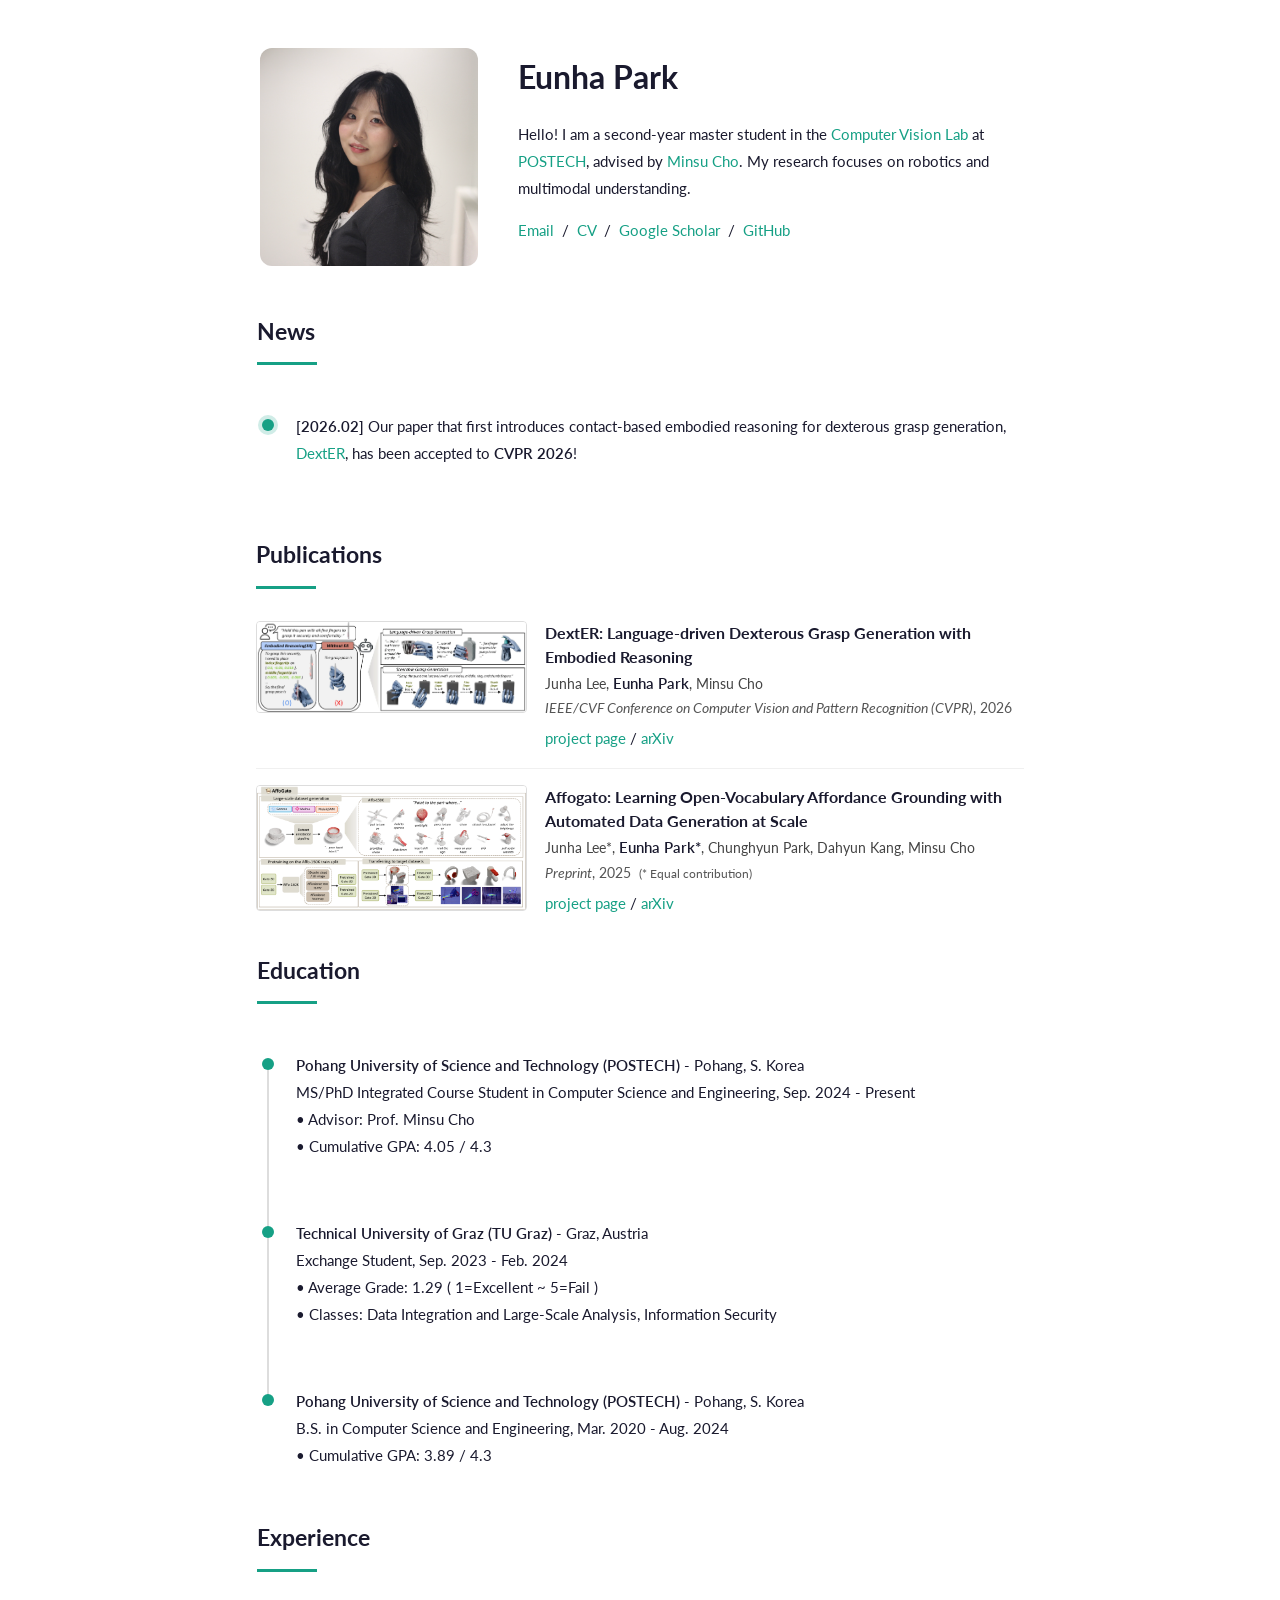
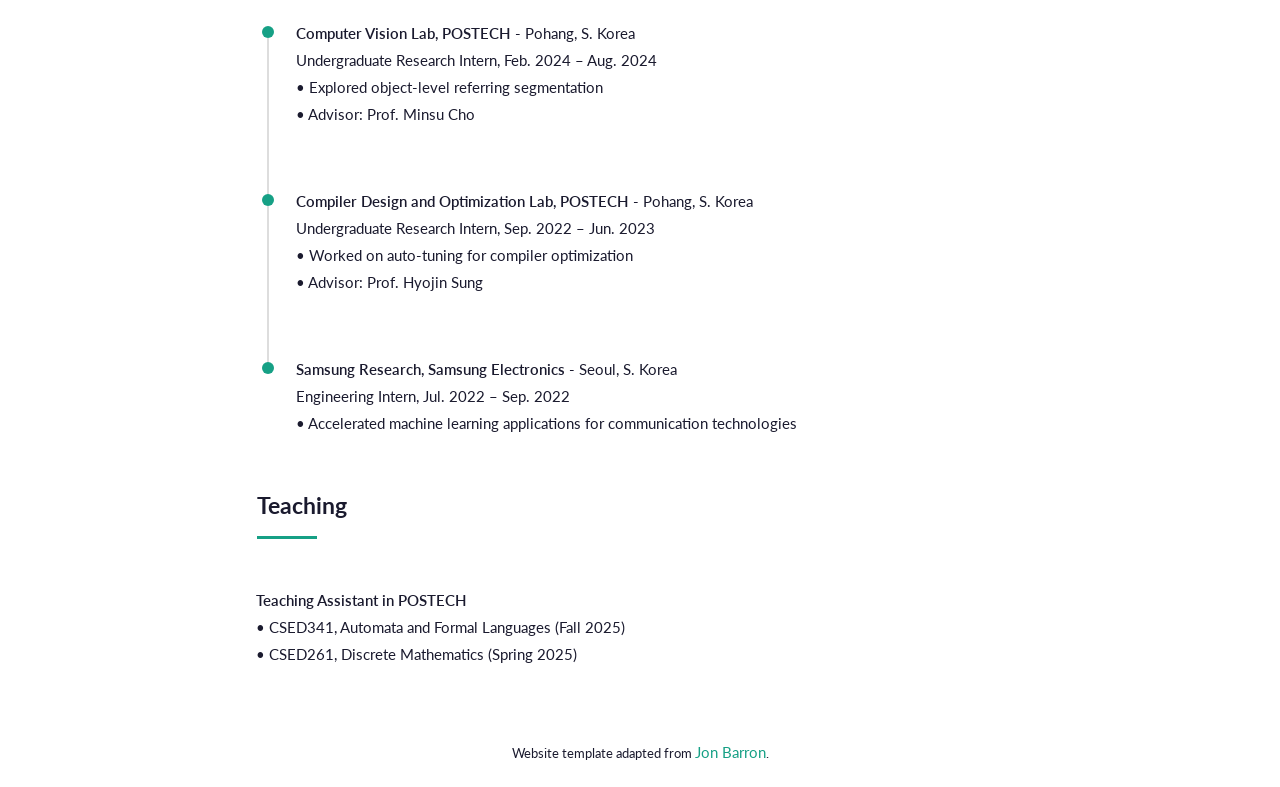
==== index.html @ 2c6cd110 "." ====
<!DOCTYPE HTML>
<html lang="en">
  <head>
    <meta http-equiv="Content-Type" content="text/html; charset=UTF-8">

    <title>Eunha Park | POSTECH Computer Vision Lab</title>

    <meta name="author" content="Eunha Park">
    <meta name="description" content="I am a second-year master student at POSTECH Computer Vision Lab, advised by Minsu Cho. My research focuses on robotics and multimodal understanding.">
    <meta name="keywords" content="Eunha Park, EunhaPark, POSTECH, Computer Vision, Robotics, Multimodal Understanding, Minsu Cho, CV Lab">
    <meta name="viewport" content="width=device-width, initial-scale=1">

    <!-- Open Graph -->
    <meta property="og:title" content="Eunha Park | POSTECH Computer Vision Lab">
    <meta property="og:description" content="I am a second-year master student at POSTECH Computer Vision Lab. My research focuses on robotics and multimodal understanding.">
    <meta property="og:type" content="website">
    <meta property="og:url" content="https://dmsgk724.github.io/">
    <meta property="og:image" content="https://dmsgk724.github.io/images/profile_photo.jpg">

    <!-- Canonical URL -->
    <link rel="canonical" href="https://dmsgk724.github.io/">

    <link rel="shortcut icon" href="images/favicon/favicon.ico" type="image/x-icon">
    <link rel="preconnect" href="https://fonts.googleapis.com">
    <link rel="preconnect" href="https://fonts.gstatic.com" crossorigin>
    <link href="https://fonts.googleapis.com/css2?family=Lato:ital,wght@0,400;0,700;1,400&display=swap" rel="stylesheet">
    <link rel="stylesheet" type="text/css" href="stylesheet.css">

  </head>

  <body>
    <table style="width:100%;max-width:800px;border:0px;border-spacing:0px;border-collapse:separate;margin-right:auto;margin-left:auto;"><tbody>
      <tr style="padding:0px">
        <td style="padding:0px">
          <table style="width:100%;border:0px;border-spacing:0px;border-collapse:separate;margin-right:auto;margin-left:auto;"><tbody>
            <tr style="padding:0px">
              <td style="padding:2.5%;width:30%;max-width:30%;vertical-align:top;padding-top:calc(2.5% + 20px)">
                <a href="images/profile_photo.jpg"><img style="width:100%;max-width:100%;object-fit: cover; border-radius: 12px;" alt="profile photo" src="images/profile_photo.jpg" class="hoverZoomLink"></a>
              </td>
              <td style="padding:2.5%;width:63%;vertical-align:top">
                <p class="name" style="text-align: left;">
                  Eunha Park
                </p>
                <p>
		Hello! I am a second-year master student in the <a href="http://cvlab.postech.ac.kr/">Computer Vision Lab</a> at <a href="https://www.postech.ac.kr/eng/">POSTECH</a>, advised by <a href="http://cvlab.postech.ac.kr/~mcho/">Minsu Cho</a>.
		My research focuses on robotics and multimodal understanding.
                </p>
                <p style="text-align:left">
                  <a href="mailto:dmsgk724@postech.ac.kr">Email</a> &nbsp;/&nbsp;
                  <a href="files/cv_eunhapark.pdf">CV</a> &nbsp;/&nbsp;
                  <a href="https://scholar.google.com/citations?user=3XWcH2MAAAAJ&hl=ko">Google Scholar</a> &nbsp;/&nbsp;
                  <a href="https://github.com/dmsgk724">GitHub</a>
                </p>
              </td>
            </tr>
          </tbody></table>
          <table style="width:100%; margin:0 auto; border:0; border-spacing:0; padding:16px;"><tbody>
            <tr>
              <td>
                <h2>News</h2>
              </td>
            </tr>
          </tbody></table>
          <table style="width:100%;border:0px;border-spacing:0px;border-collapse:separate;margin-right:auto;margin-left:auto;"><tbody>
            <tr>
              <td style="padding:16px;width:100%;vertical-align:middle">
                <ul class="timeline news-timeline">
                  <li class="timeline-item news-latest">
                    <p><strong>[2026.02]</strong> Our paper that first introduces contact-based embodied reasoning for dexterous grasp generation, <a href="https://junha-l.github.io/dexter/" target="_blank" rel="noopener noreferrer">DextER</a>, has been accepted to <strong>CVPR 2026</strong>!</p>
                  </li>
                </ul>
              </td>
            </tr>
          </tbody></table>

          <table style="width:100%;border:0px;border-spacing:0px;border-collapse:separate;margin-right:auto;margin-left:auto;"><tbody>
              <tr>
              <td style="padding:16px;width:100%;vertical-align:middle">
                <h2>Publications</h2>
              </td>
            </tr>
          </tbody></table>
          <div style="padding:0 16px;">

            <div class="pub-row">
              <div class="pub-img">
                <a href="images/dexter.png"><img src="images/dexter.png" alt="DextER"></a>
              </div>
              <div class="pub-content">
                <div class="pub-title">DextER: Language-driven Dexterous Grasp Generation with Embodied Reasoning</div>
                <div class="pub-authors">Junha Lee, <strong>Eunha Park</strong>, Minsu Cho</div>
                <div class="pub-venue"><em>IEEE/CVF Conference on Computer Vision and Pattern Recognition (CVPR)</em>, 2026</div>
                <div class="pub-links">
                  <a href="https://junha-l.github.io/dexter/" target="_blank" rel="noopener noreferrer">project page</a>
                  /
                  <a href="https://arxiv.org/pdf/2601.16046" target="_blank" rel="noopener noreferrer">arXiv</a>
                </div>
              </div>
            </div>

            <div class="pub-row">
              <div class="pub-img">
                <a href="images/Affogato.jpg"><img src="images/Affogato.jpg" alt="Affogato"></a>
              </div>
              <div class="pub-content">
                <div class="pub-title">Affogato: Learning Open-Vocabulary Affordance Grounding with Automated Data Generation at Scale</div>
                <div class="pub-authors">Junha Lee*, <strong>Eunha Park*</strong>, Chunghyun Park, Dahyun Kang, Minsu Cho</div>
                <div class="pub-venue"><em>Preprint</em>, 2025 &nbsp;<small>(* Equal contribution)</small></div>
                <div class="pub-links">
                  <a href="https://junha-l.github.io/affogato/" target="_blank" rel="noopener noreferrer">project page</a>
                  /
                  <a href="https://arxiv.org/abs/2506.12009" target="_blank" rel="noopener noreferrer">arXiv</a>
                </div>
              </div>
            </div>

          </div>
          
					<table style="width:100%; margin:0 auto; border:0; border-spacing:0; padding:16px;"><tbody>
            <tr>
              <td>
                <h2>Education</h2>
              </td>
            </tr>
          </tbody></table>
          <table style="width:100%;border:0px;border-spacing:0px;border-collapse:separate;margin-right:auto;margin-left:auto;"><tbody>
            <tr>
              <td style="padding:16px;width:100%;vertical-align:middle">
                <ul class="timeline">
                  <li class="timeline-item">
                    <p><strong>Pohang University of Science and Technology (POSTECH)</strong> - Pohang, S. Korea<br>
                    MS/PhD Integrated Course Student in Computer Science and Engineering, Sep. 2024 - Present<br>
                    • Advisor: Prof. Minsu Cho<br>
                    • Cumulative GPA: 4.05 / 4.3</p>
                  </li>

                  <li class="timeline-item">
                    <p><strong>Technical University of Graz (TU Graz)</strong> - Graz, Austria<br>
                    Exchange Student, Sep. 2023 - Feb. 2024<br>
                    • Average Grade: 1.29 ( 1=Excellent ~ 5=Fail )<br>
                    • Classes: Data Integration and Large-Scale Analysis, Information Security</p>
                  </li>

                  <li class="timeline-item">
                    <p><strong>Pohang University of Science and Technology (POSTECH)</strong> - Pohang, S. Korea<br>
                    B.S. in Computer Science and Engineering, Mar. 2020 - Aug. 2024<br>
                    • Cumulative GPA: 3.89 / 4.3</p>
                  </li>
                </ul>
              </td>
            </tr>
          </tbody></table>

          <table style="width:100%; margin:0 auto; border:0; border-spacing:0; padding:16px;"><tbody>
            <tr>
              <td>
                <h2>Experience</h2>
              </td>
            </tr>
          </tbody></table>
          <table style="width:100%;border:0px;border-spacing:0px;border-collapse:separate;margin-right:auto;margin-left:auto;"><tbody>
            <tr>
              <td style="padding:16px;width:100%;vertical-align:middle">
                <ul class="timeline">
                  <li class="timeline-item">
                    <p><strong>Computer Vision Lab, POSTECH</strong> - Pohang, S. Korea<br>
                    Undergraduate Research Intern, Feb. 2024 – Aug. 2024<br>
                    <!-- • Developed a 3D VLM for functional dexterous grasping via contact-grounded reasoning [Under review]<br>
                    • Developed a framework leveraging foundation models for 3D/2D affordance grounding [Under review]<br> -->
                    • Explored object-level referring segmentation<br>
                    • Advisor: Prof. Minsu Cho</p>
                  </li>

                  <li class="timeline-item">
                    <p><strong>Compiler Design and Optimization Lab, POSTECH</strong> - Pohang, S. Korea<br>
                    Undergraduate Research Intern, Sep. 2022 – Jun. 2023<br>
                    • Worked on auto-tuning for compiler optimization<br>
                    • Advisor: Prof. Hyojin Sung</p>
                  </li>

                  <li class="timeline-item">
                    <p><strong>Samsung Research, Samsung Electronics</strong> - Seoul, S. Korea<br>
                    Engineering Intern, Jul. 2022 – Sep. 2022<br>
                    • Accelerated machine learning applications for communication technologies</p>
                  </li>
                </ul>
              </td>
            </tr>
          </tbody></table>

          <table style="width:100%; margin:0 auto; border:0; border-spacing:0; padding:16px;"><tbody>
            <tr>
              <td>
                <h2>Teaching</h2>
              </td>
            </tr>
          </tbody></table>
          <table style="width:100%;border:0px;border-spacing:0px;border-collapse:separate;margin-right:auto;margin-left:auto;"><tbody>
            <tr>
              <td style="padding:16px;width:100%;vertical-align:middle">
                <p><strong>Teaching Assistant in POSTECH</strong><br>
                • CSED341, Automata and Formal Languages (Fall 2025)<br>
                • CSED261, Discrete Mathematics (Spring 2025)</p>
              </td>
            </tr>
          </tbody></table>

          <table style="width:100%;border:0px;border-spacing:0px;border-collapse:separate;margin-right:auto;margin-left:auto;"><tbody>

            <tr>
              <td style="padding:0px">
                <br>
                <p style="text-align:center;font-size:small;">
                  Website template adapted from <a href="https://jonbarron.info/">Jon Barron</a>.
                </p>
              </td>
            </tr>
          </tbody></table>
        </td>
      </tr>
    </table>
  </body>
</html>
---- stylesheet.css ----
a {
  color: #16a085;
  text-decoration: none;
}

a:focus,
a:hover {
  color: #16a085;
  text-decoration: none;
}

body {
  background-color: #FFFFFF;
}

body,
td,
th,
tr,
p {
  font-family: 'Lato', sans-serif;
  font-size: 15px;
  color: #1a1a2e;
  line-height: 1.8;
}

a {
  font-family: 'Lato', sans-serif;
  font-size: 15px;
}

strong {
  font-family: 'Lato', sans-serif;
  font-size: 15px;
  color: #1a1a2e;
  font-weight: 600;
}

h2 {
  margin: 0;
  font-weight: 700;
  font-family: 'Lato', sans-serif;
  font-size: 23px;
  color: #1a1a2e;
  line-height: 1.8;
}

h2::after {
  content: '';
  display: block;
  width: 60px;
  height: 3px;
  background-color: #16a085;
  margin-top: 10px;
}

.papertitle {
  font-family: 'Lato', sans-serif;
  font-size: 16px;
  font-weight: 700;
  color: #1a1a2e;
}

.name {
  padding-top: 20px;
  margin: 0;
  font-family: 'Lato', sans-serif;
  font-size: 32px;
  font-weight: 700;
  color: #1a1a2e;
  line-height: 1.8;
}

.one {
  width: 160px;
  height: 160px;
  position: relative;
}

.two {
  width: 160px;
  height: 160px;
  position: absolute;
  transition: opacity .2s ease-in-out;
  -moz-transition: opacity .2s ease-in-out;
  -webkit-transition: opacity .2s ease-in-out;
}

.fade {
  transition: opacity .2s ease-in-out;
  -moz-transition: opacity .2s ease-in-out;
  -webkit-transition: opacity .2s ease-in-out;
}

span.highlight {
  background-color: #ff6b6b;
}

.colored-box {
    color: #1a1a2e;
    padding: 20px;
    display: inline-block;
    border-radius: 10px;
}

.timeline {
  position: relative;
  padding-left: 40px;
  list-style: none;
}

.timeline-item {
  position: relative;
  padding-bottom: 30px;
}

.timeline-item:last-child {
  padding-bottom: 0;
}

.timeline-item::before {
  content: '';
  position: absolute;
  left: -34px;
  top: 6px;
  width: 12px;
  height: 12px;
  border-radius: 50%;
  background-color: #16a085;
  z-index: 2;
}

.timeline-item::after {
  content: '';
  position: absolute;
  left: -29px;
  top: 18px;
  width: 2px;
  height: calc(100% + 12px);
  background-color: #ddd;
  z-index: 1;
}

.timeline-item:last-child::after {
  display: none;
}

.news-timeline .timeline-item {
  padding-bottom: 20px;
}

.news-timeline .timeline-item p {
  margin: 0;
}

.news-latest::before {
  background-color: #16a085 !important;
  box-shadow: 0 0 0 4px rgba(22, 160, 133, 0.2);
  animation: pulse 2s ease-in-out infinite;
}

@keyframes pulse {
  0%, 100% { box-shadow: 0 0 0 4px rgba(22, 160, 133, 0.2); }
  50% { box-shadow: 0 0 0 8px rgba(22, 160, 133, 0); }
}

/* ── Publications ── */
.pub-row {
  display: flex;
  gap: 20px;
  padding: 16px 0;
  border-bottom: 1px solid #f0f0f0;
  align-items: flex-start;
}

.pub-row:last-child {
  border-bottom: none;
}

.pub-img {
  width: 35%;
  flex-shrink: 0;
  display: flex;
  align-items: flex-start;
}

.pub-img img {
  width: 100%;
  height: auto;
  display: block;
  border-radius: 4px;
  border: 1px solid #ddd;
}

.pub-content {
  flex: 1;
  display: flex;
  flex-direction: column;
  gap: 3px;
}

.pub-title {
  font-family: 'Lato', sans-serif;
  font-size: 16px;
  font-weight: 700;
  color: #1a1a2e;
  line-height: 1.5;
}

.pub-authors {
  font-size: 14px;
  color: #444;
  line-height: 1.5;
}

.pub-venue {
  font-size: 14px;
  color: #555;
  line-height: 1.5;
}

.pub-links {
  margin-top: 4px;
}
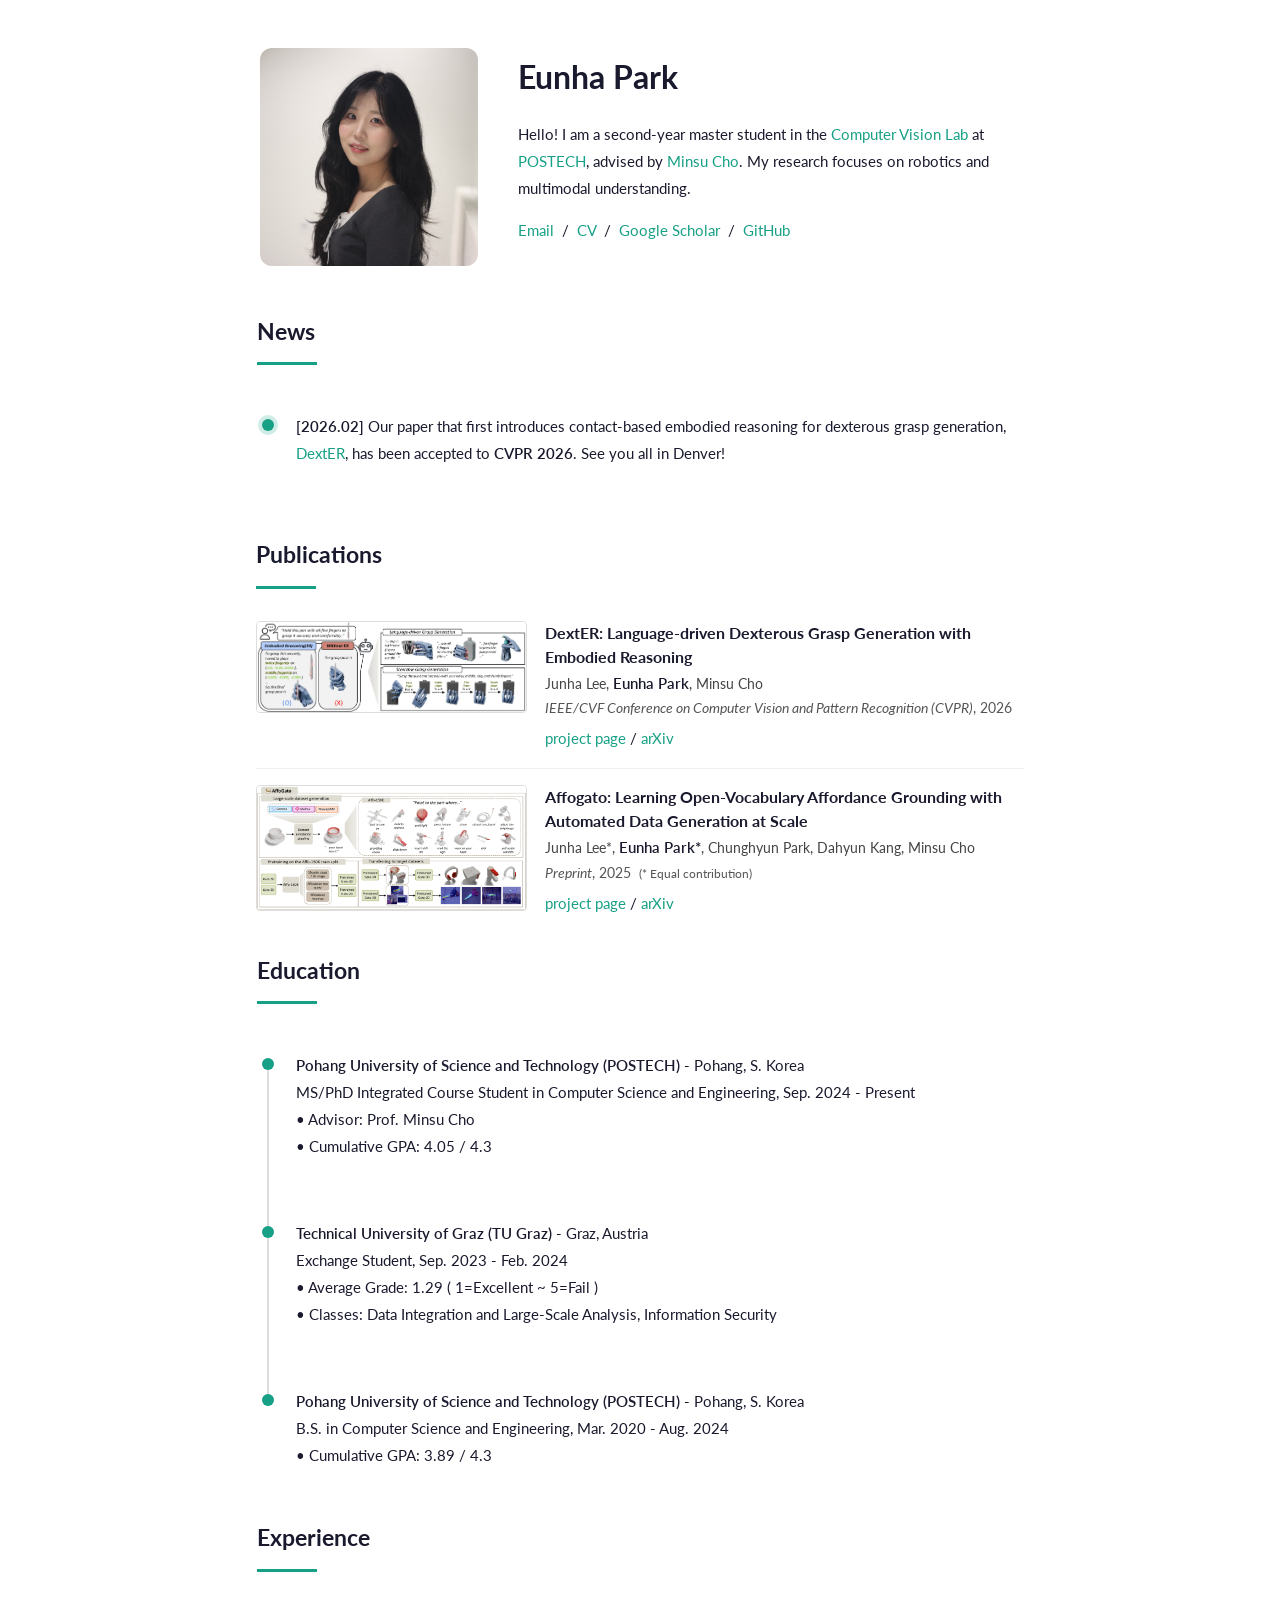
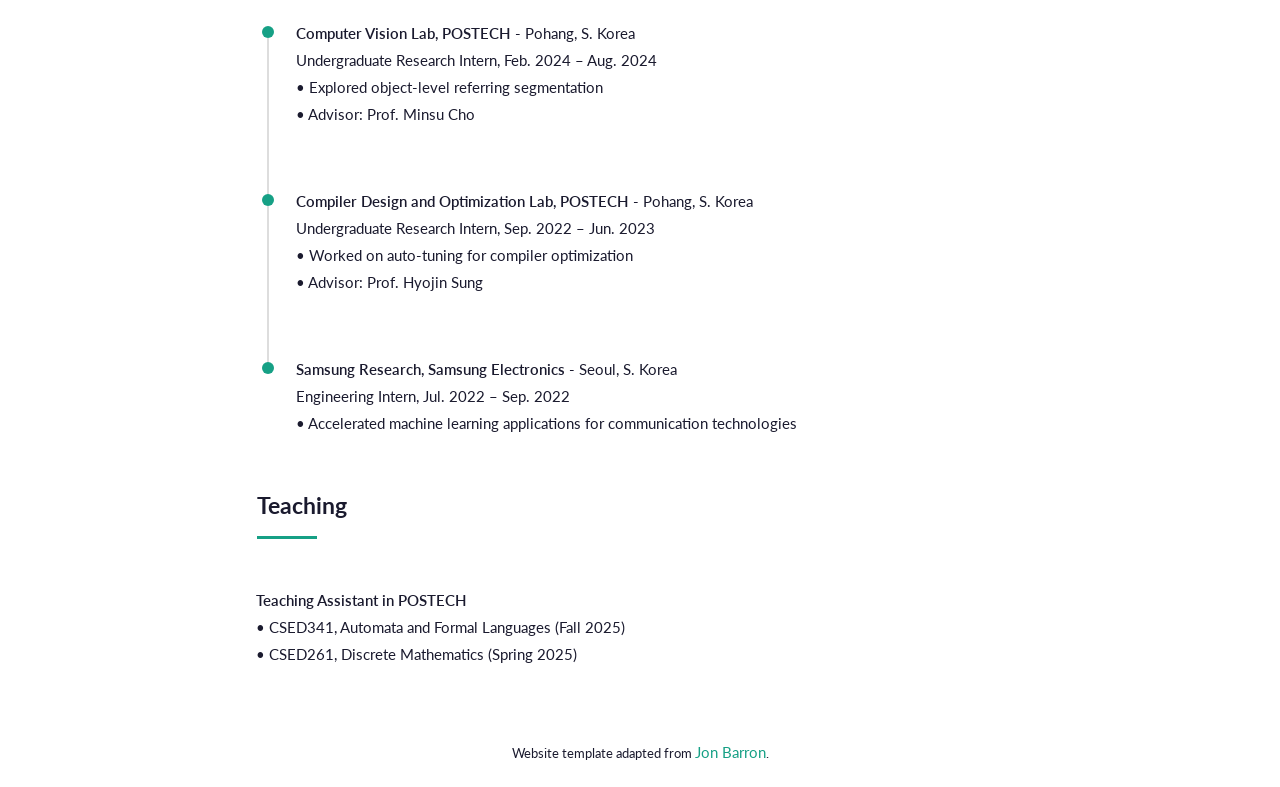
==== commit a3caa6c0: "feat: add mobile-responsive bio layout and remove unused font assets - Stack profile photo above tex" ====
--- a/index.html
+++ b/index.html
@@ -32,7 +32,7 @@
     <table style="width:100%;max-width:800px;border:0px;border-spacing:0px;border-collapse:separate;margin-right:auto;margin-left:auto;"><tbody>
       <tr style="padding:0px">
         <td style="padding:0px">
-          <table style="width:100%;border:0px;border-spacing:0px;border-collapse:separate;margin-right:auto;margin-left:auto;"><tbody>
+          <table class="bio-table" style="width:100%;border:0px;border-spacing:0px;border-collapse:separate;margin-right:auto;margin-left:auto;"><tbody>
             <tr style="padding:0px">
               <td style="padding:2.5%;width:30%;max-width:30%;vertical-align:top;padding-top:calc(2.5% + 20px)">
                 <a href="images/profile_photo.jpg"><img style="width:100%;max-width:100%;object-fit: cover; border-radius: 12px;" alt="profile photo" src="images/profile_photo.jpg" class="hoverZoomLink"></a>
@@ -66,7 +66,7 @@
               <td style="padding:16px;width:100%;vertical-align:middle">
                 <ul class="timeline news-timeline">
                   <li class="timeline-item news-latest">
-                    <p><strong>[2026.02]</strong> Our paper that first introduces contact-based embodied reasoning for dexterous grasp generation, <a href="https://junha-l.github.io/dexter/" target="_blank" rel="noopener noreferrer">DextER</a>, has been accepted to <strong>CVPR 2026</strong>!</p>
+                    <p><strong>[2026.02]</strong> Our paper that first introduces contact-based embodied reasoning for dexterous grasp generation, <a href="https://junha-l.github.io/dexter/" target="_blank" rel="noopener noreferrer">DextER</a>, has been accepted to <strong>CVPR 2026</strong>. See you all in Denver!</p>
                   </li>
                 </ul>
               </td>
--- a/stylesheet.css
+++ b/stylesheet.css
@@ -221,4 +221,30 @@
 
 .pub-links {
   margin-top: 4px;
+}
+
+@media (max-width: 600px) {
+  .bio-table,
+  .bio-table tbody,
+  .bio-table tr {
+    display: block;
+    width: 100%;
+  }
+
+  .bio-table td {
+    display: block;
+    width: 100% !important;
+    max-width: 100% !important;
+    padding: 2.5%;
+  }
+
+  .bio-table td:first-child {
+    text-align: center;
+    padding-bottom: 0;
+  }
+
+  .bio-table td:first-child img {
+    max-width: 160px;
+    margin: 0 auto;
+  }
 }
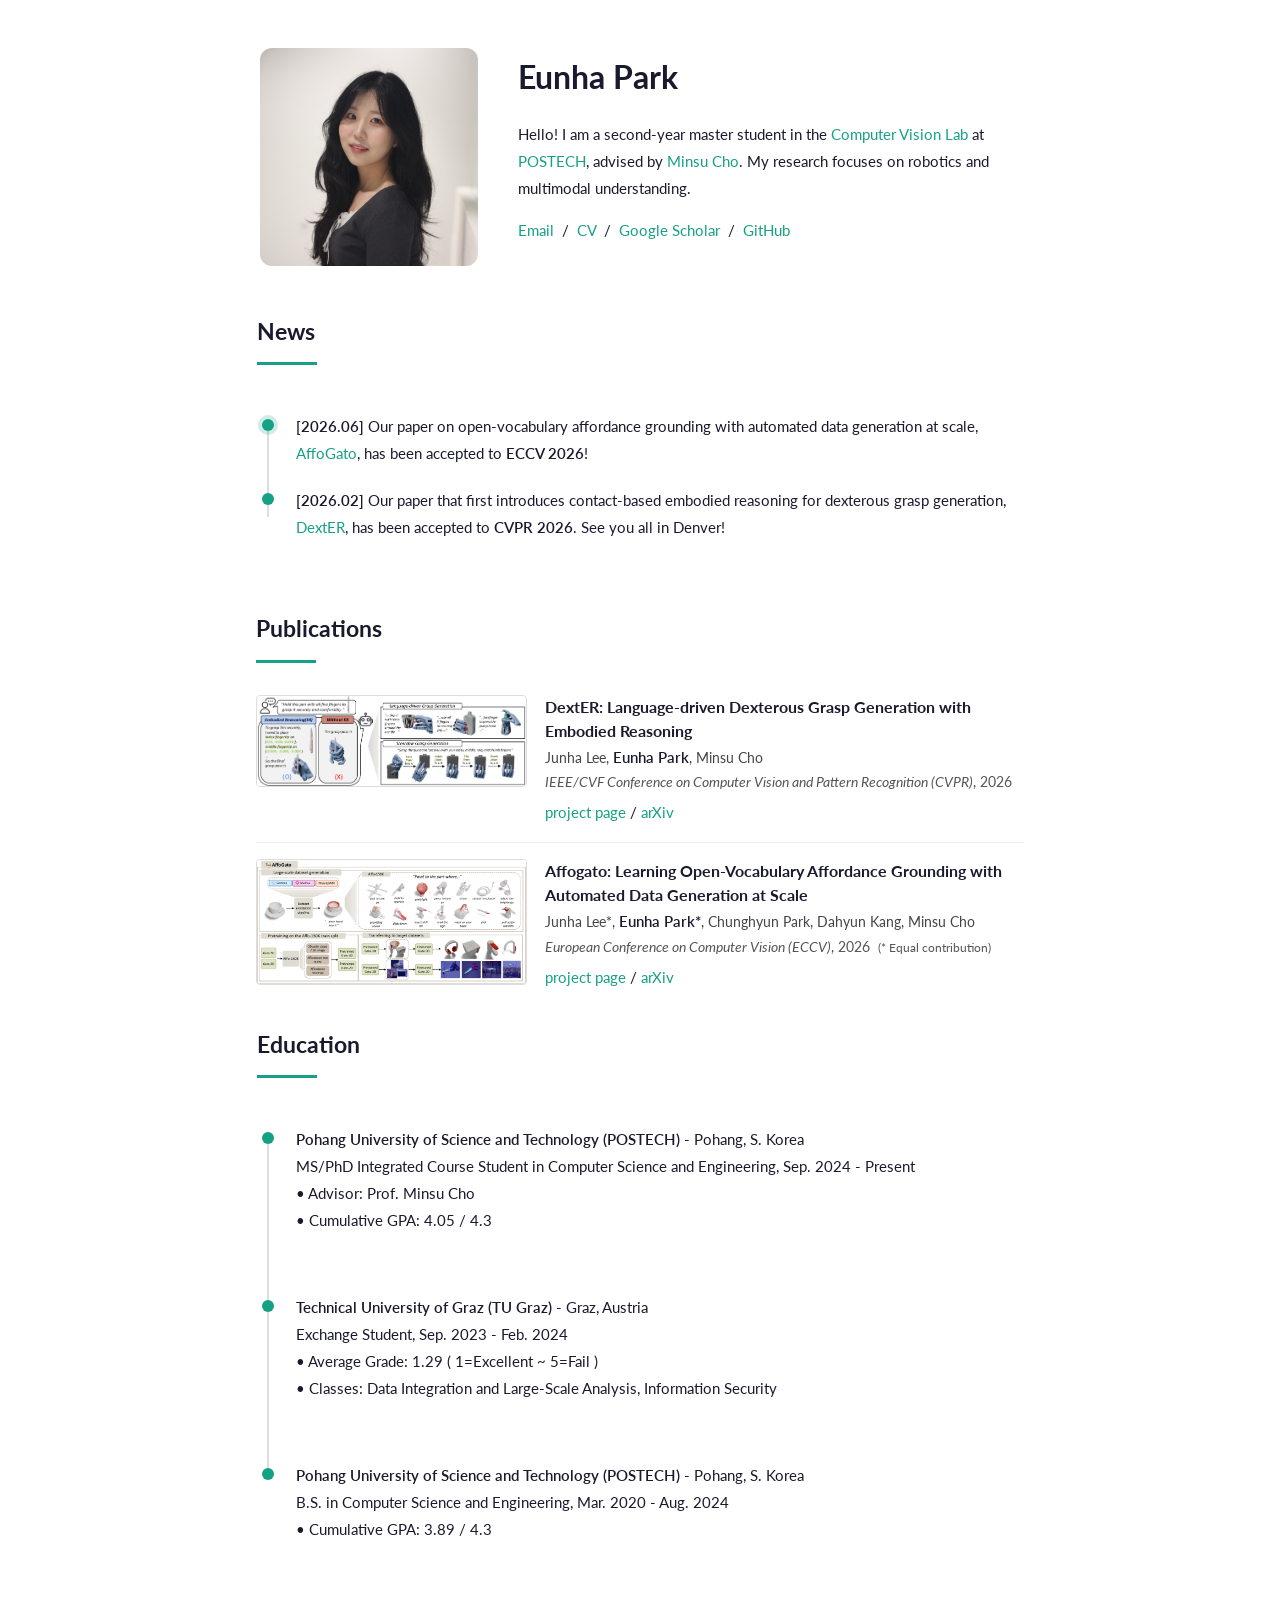
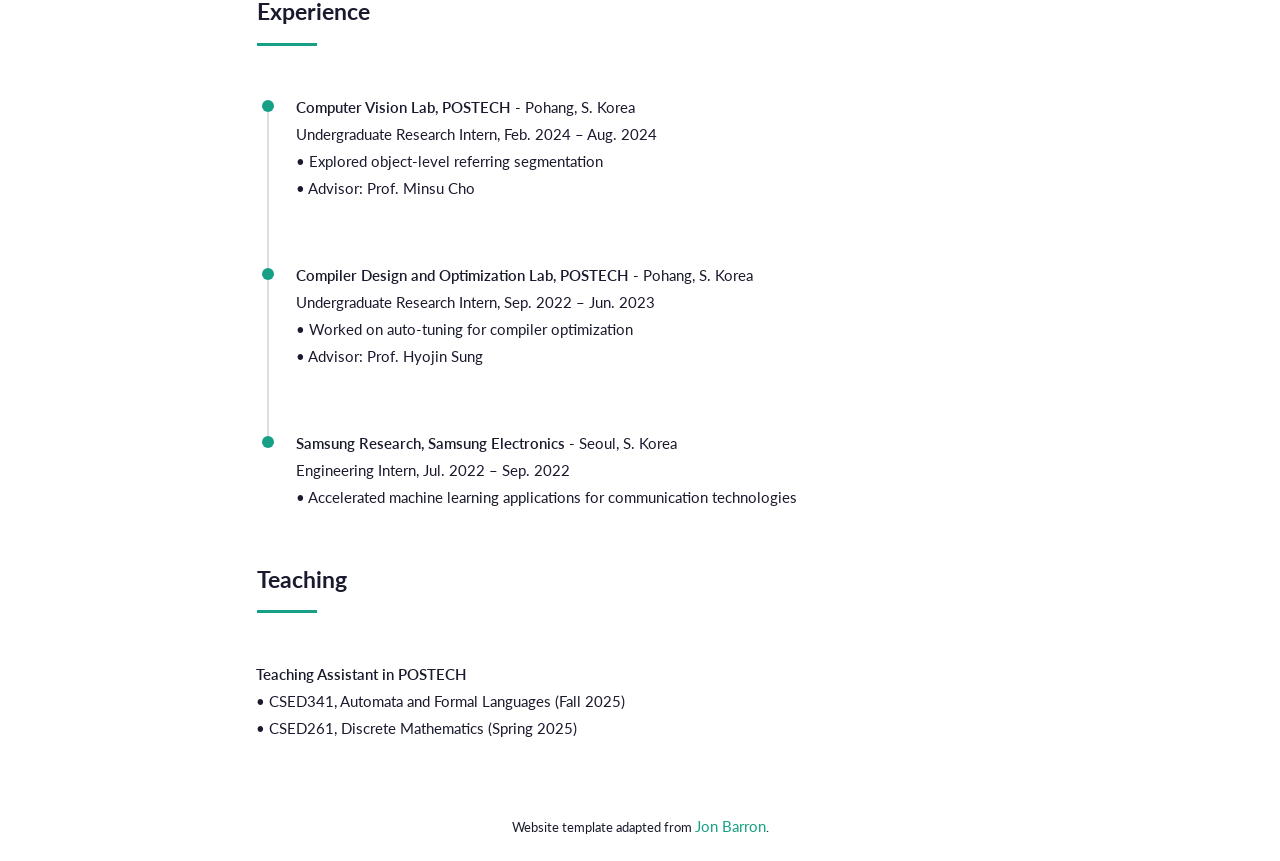
==== commit f5abd205: "feat: add AffoGato ECCV 2026 acceptance news - Add news entry for AffoGato accepted to ECCV 2026 - U" ====
--- a/index.html
+++ b/index.html
@@ -66,6 +66,9 @@
               <td style="padding:16px;width:100%;vertical-align:middle">
                 <ul class="timeline news-timeline">
                   <li class="timeline-item news-latest">
+                    <p><strong>[2026.06]</strong> Our paper on open-vocabulary affordance grounding with automated data generation at scale, <a href="https://junha-l.github.io/affogato/" target="_blank" rel="noopener noreferrer">AffoGato</a>, has been accepted to <strong>ECCV 2026</strong>!</p>
+                  </li>
+                  <li class="timeline-item">
                     <p><strong>[2026.02]</strong> Our paper that first introduces contact-based embodied reasoning for dexterous grasp generation, <a href="https://junha-l.github.io/dexter/" target="_blank" rel="noopener noreferrer">DextER</a>, has been accepted to <strong>CVPR 2026</strong>. See you all in Denver!</p>
                   </li>
                 </ul>
@@ -105,7 +108,7 @@
               <div class="pub-content">
                 <div class="pub-title">Affogato: Learning Open-Vocabulary Affordance Grounding with Automated Data Generation at Scale</div>
                 <div class="pub-authors">Junha Lee*, <strong>Eunha Park*</strong>, Chunghyun Park, Dahyun Kang, Minsu Cho</div>
-                <div class="pub-venue"><em>Preprint</em>, 2025 &nbsp;<small>(* Equal contribution)</small></div>
+                <div class="pub-venue"><em>European Conference on Computer Vision (ECCV)</em>, 2026 &nbsp;<small>(* Equal contribution)</small></div>
                 <div class="pub-links">
                   <a href="https://junha-l.github.io/affogato/" target="_blank" rel="noopener noreferrer">project page</a>
                   /
--- a/stylesheet.css
+++ b/stylesheet.css
@@ -224,6 +224,15 @@
 }
 
 @media (max-width: 600px) {
+  .pub-row {
+    flex-direction: column;
+  }
+
+  .pub-img {
+    width: 100%;
+  }
+
+
   .bio-table,
   .bio-table tbody,
   .bio-table tr {
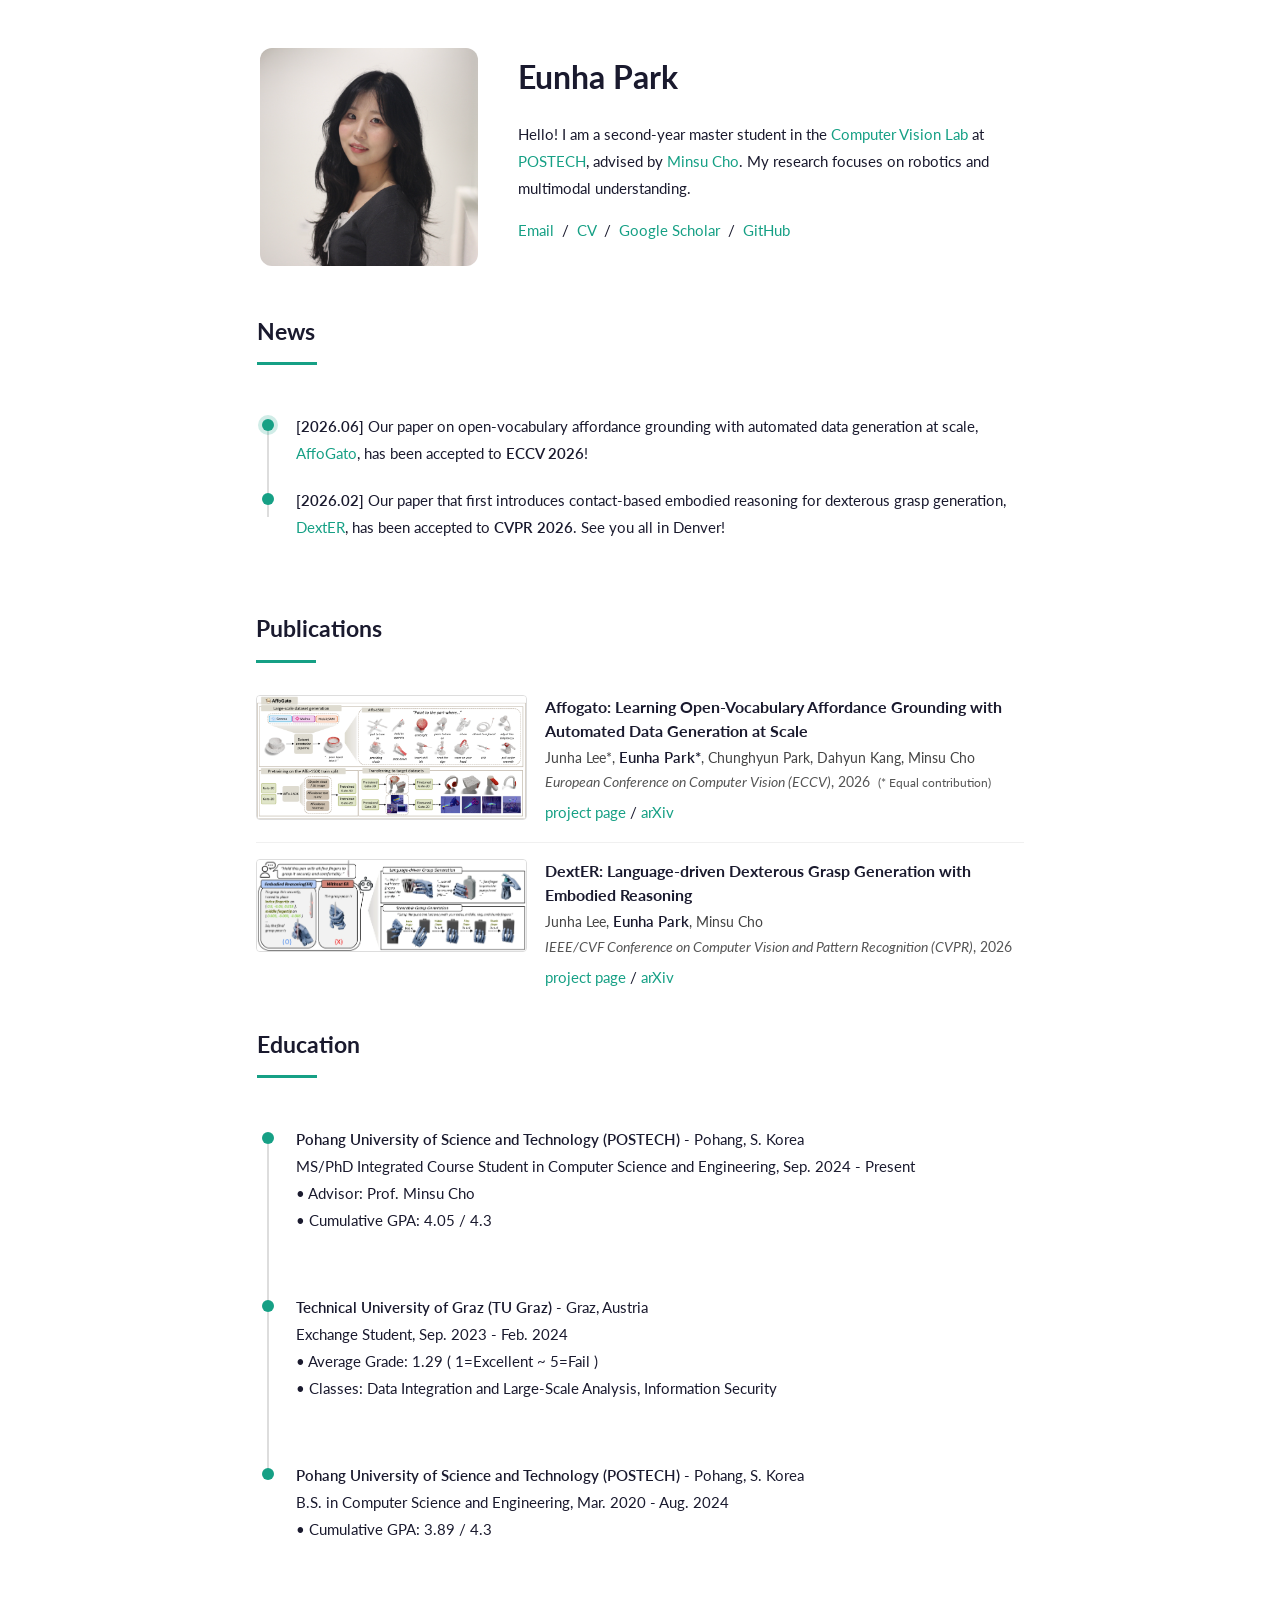
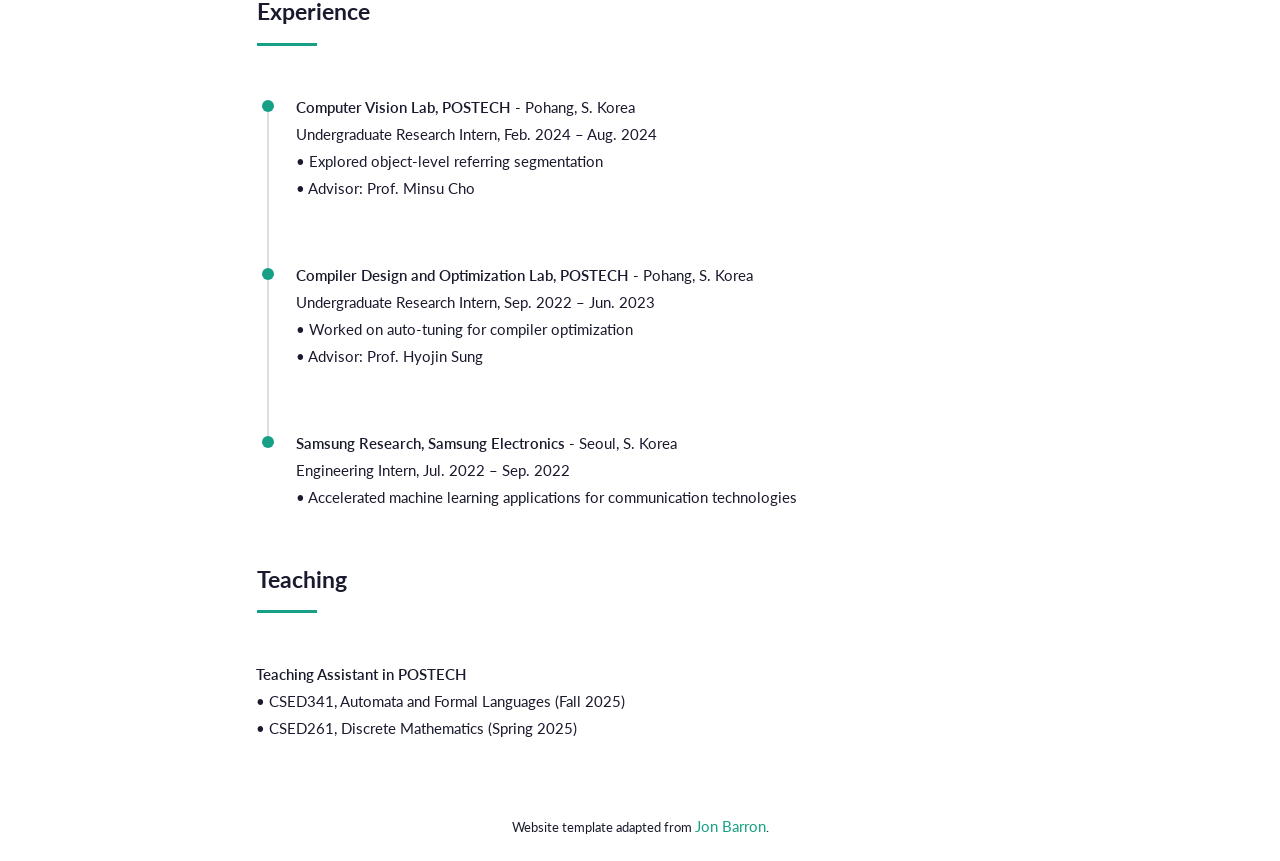
==== commit ee105e72: "refactor: reorder publications to show AffoGato first Co-Authored-By: Claude Opus 4.8 (1M context) <" ====
--- a/index.html
+++ b/index.html
@@ -84,6 +84,22 @@
             </tr>
           </tbody></table>
           <div style="padding:0 16px;">
+
+            <div class="pub-row">
+              <div class="pub-img">
+                <a href="images/Affogato.jpg"><img src="images/Affogato.jpg" alt="Affogato"></a>
+              </div>
+              <div class="pub-content">
+                <div class="pub-title">Affogato: Learning Open-Vocabulary Affordance Grounding with Automated Data Generation at Scale</div>
+                <div class="pub-authors">Junha Lee*, <strong>Eunha Park*</strong>, Chunghyun Park, Dahyun Kang, Minsu Cho</div>
+                <div class="pub-venue"><em>European Conference on Computer Vision (ECCV)</em>, 2026 &nbsp;<small>(* Equal contribution)</small></div>
+                <div class="pub-links">
+                  <a href="https://junha-l.github.io/affogato/" target="_blank" rel="noopener noreferrer">project page</a>
+                  /
+                  <a href="https://arxiv.org/abs/2506.12009" target="_blank" rel="noopener noreferrer">arXiv</a>
+                </div>
+              </div>
+            </div>
 
             <div class="pub-row">
               <div class="pub-img">
@@ -101,22 +117,6 @@
               </div>
             </div>
 
-            <div class="pub-row">
-              <div class="pub-img">
-                <a href="images/Affogato.jpg"><img src="images/Affogato.jpg" alt="Affogato"></a>
-              </div>
-              <div class="pub-content">
-                <div class="pub-title">Affogato: Learning Open-Vocabulary Affordance Grounding with Automated Data Generation at Scale</div>
-                <div class="pub-authors">Junha Lee*, <strong>Eunha Park*</strong>, Chunghyun Park, Dahyun Kang, Minsu Cho</div>
-                <div class="pub-venue"><em>European Conference on Computer Vision (ECCV)</em>, 2026 &nbsp;<small>(* Equal contribution)</small></div>
-                <div class="pub-links">
-                  <a href="https://junha-l.github.io/affogato/" target="_blank" rel="noopener noreferrer">project page</a>
-                  /
-                  <a href="https://arxiv.org/abs/2506.12009" target="_blank" rel="noopener noreferrer">arXiv</a>
-                </div>
-              </div>
-            </div>
-
           </div>
           
 					<table style="width:100%; margin:0 auto; border:0; border-spacing:0; padding:16px;"><tbody>
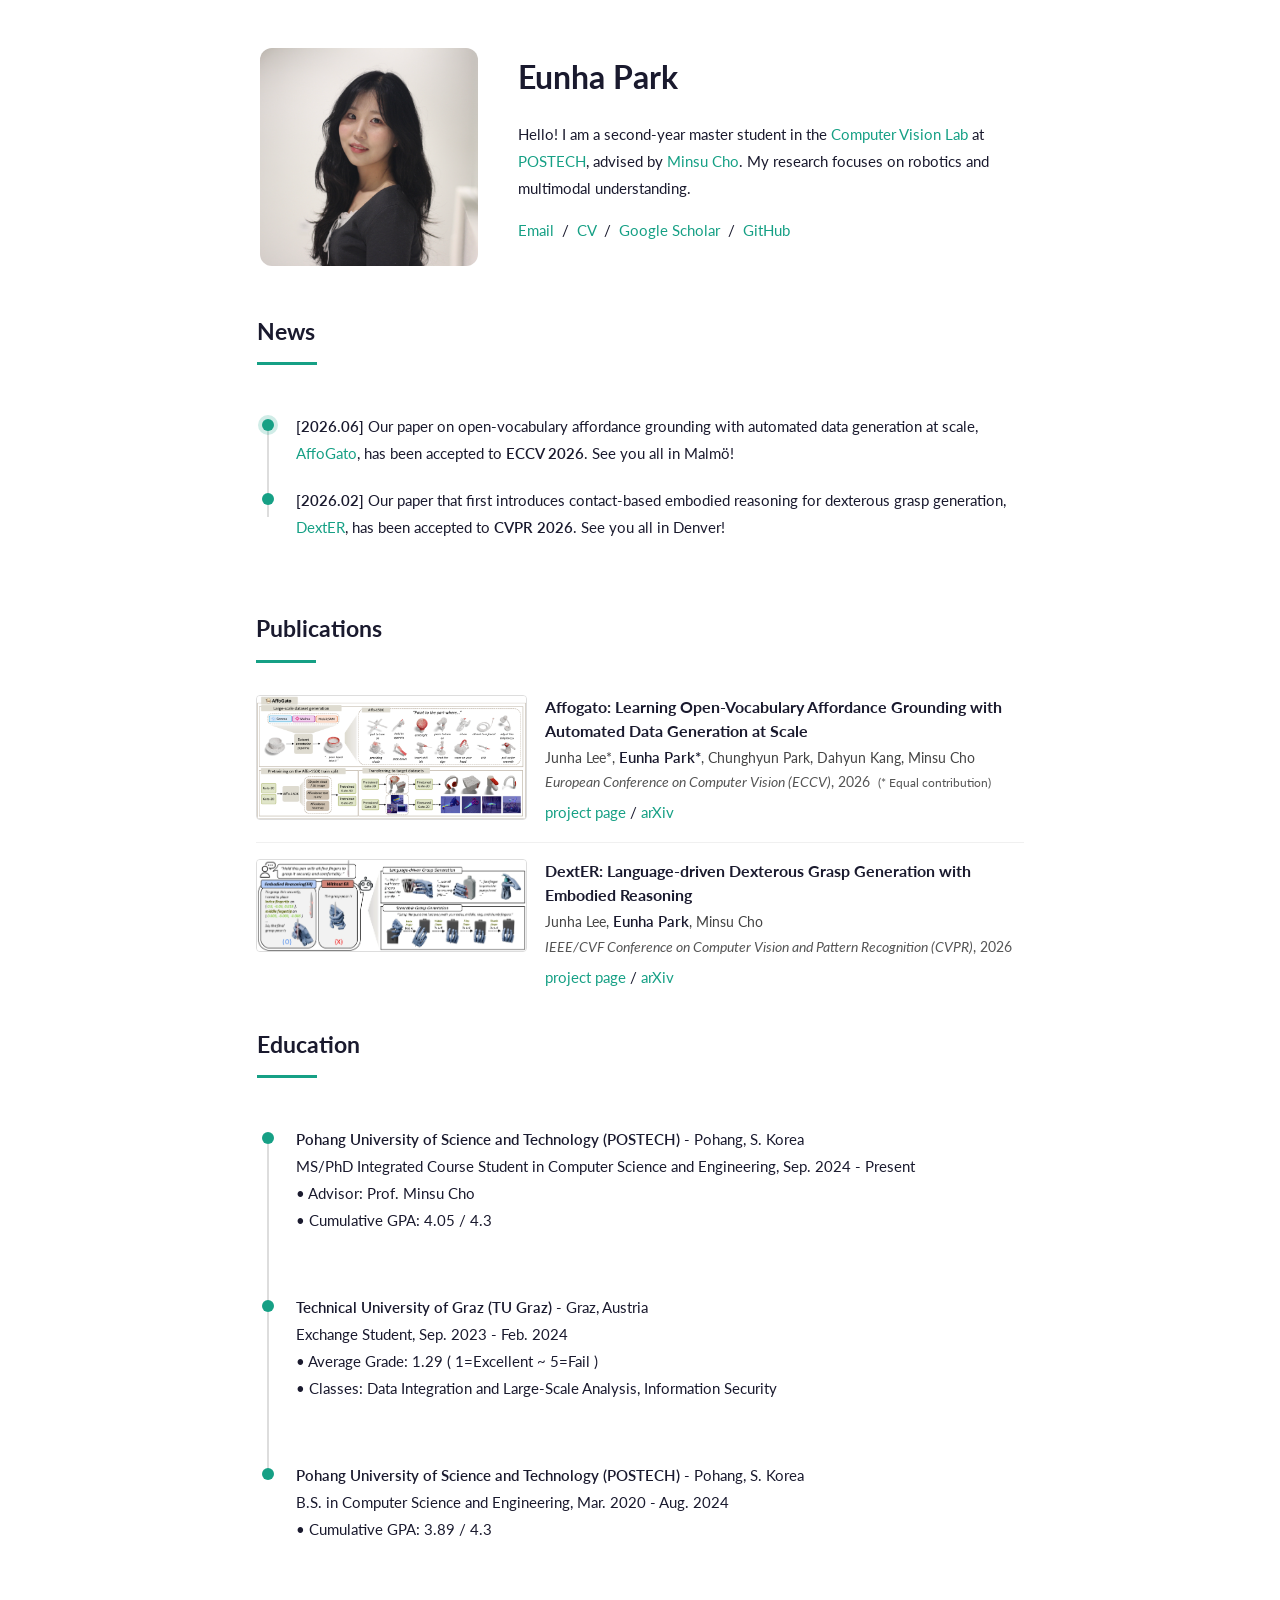
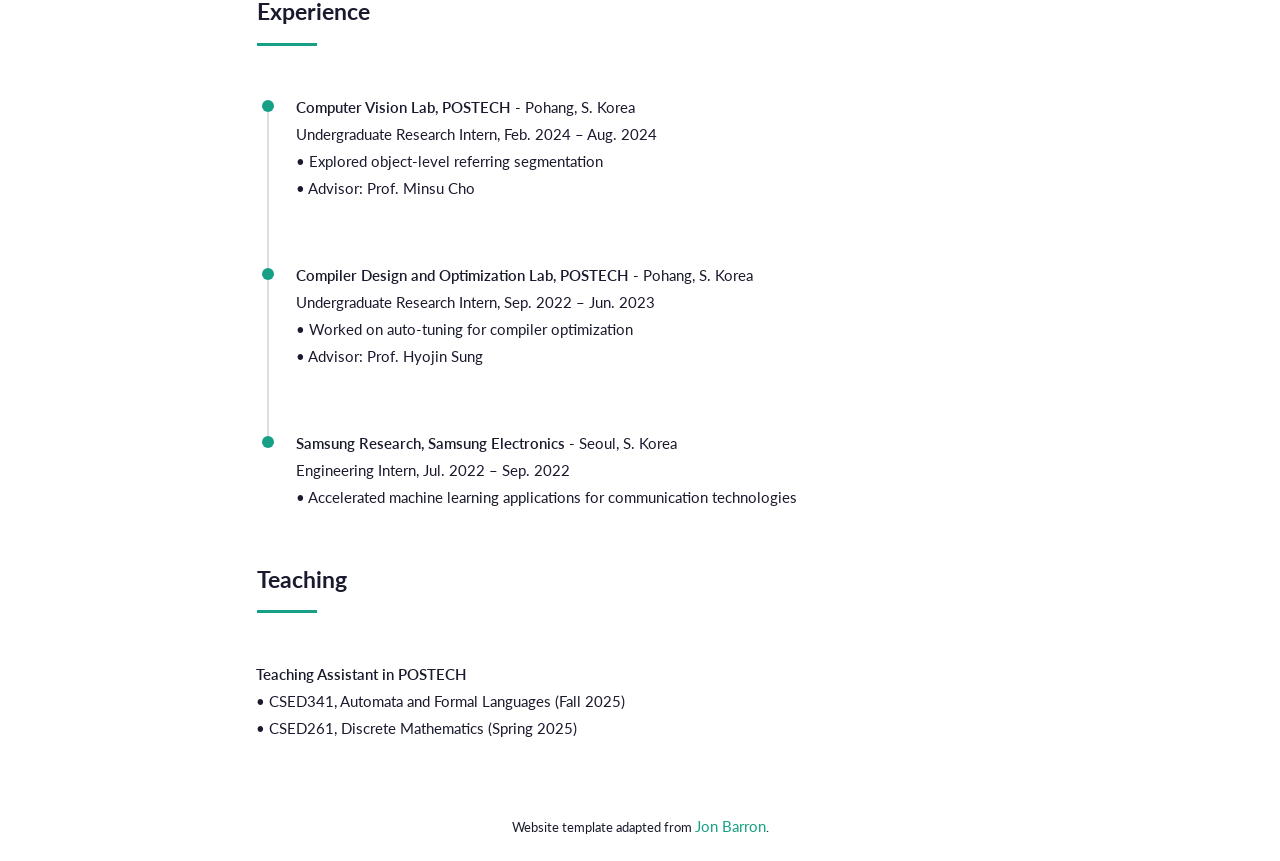
==== commit 1c34d747: "feat: move Publications to top of CV and add ECCV Malmö news Co-Authored-By: Claude Opus 4.8 (1M con" ====
--- a/index.html
+++ b/index.html
@@ -66,7 +66,7 @@
               <td style="padding:16px;width:100%;vertical-align:middle">
                 <ul class="timeline news-timeline">
                   <li class="timeline-item news-latest">
-                    <p><strong>[2026.06]</strong> Our paper on open-vocabulary affordance grounding with automated data generation at scale, <a href="https://junha-l.github.io/affogato/" target="_blank" rel="noopener noreferrer">AffoGato</a>, has been accepted to <strong>ECCV 2026</strong>!</p>
+                    <p><strong>[2026.06]</strong> Our paper on open-vocabulary affordance grounding with automated data generation at scale, <a href="https://junha-l.github.io/affogato/" target="_blank" rel="noopener noreferrer">AffoGato</a>, has been accepted to <strong>ECCV 2026</strong>. See you all in Malmö!</p>
                   </li>
                   <li class="timeline-item">
                     <p><strong>[2026.02]</strong> Our paper that first introduces contact-based embodied reasoning for dexterous grasp generation, <a href="https://junha-l.github.io/dexter/" target="_blank" rel="noopener noreferrer">DextER</a>, has been accepted to <strong>CVPR 2026</strong>. See you all in Denver!</p>
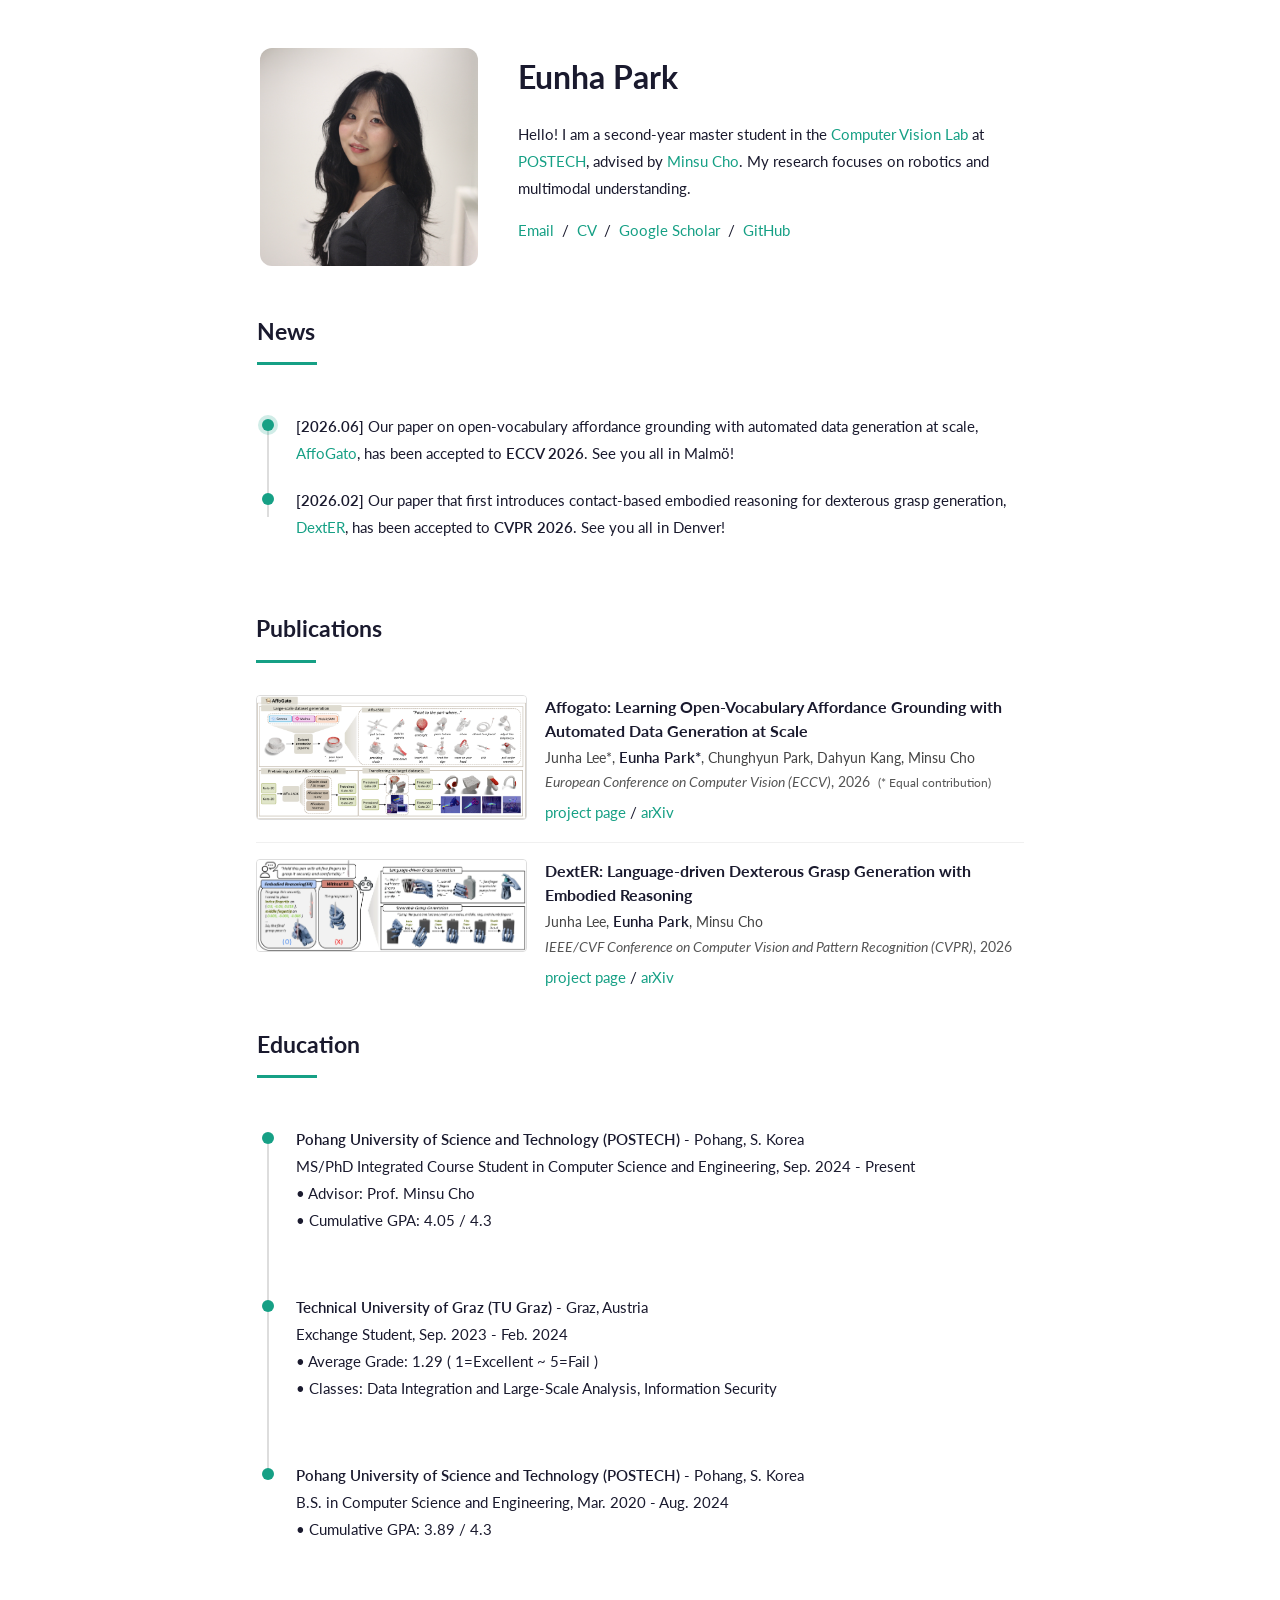
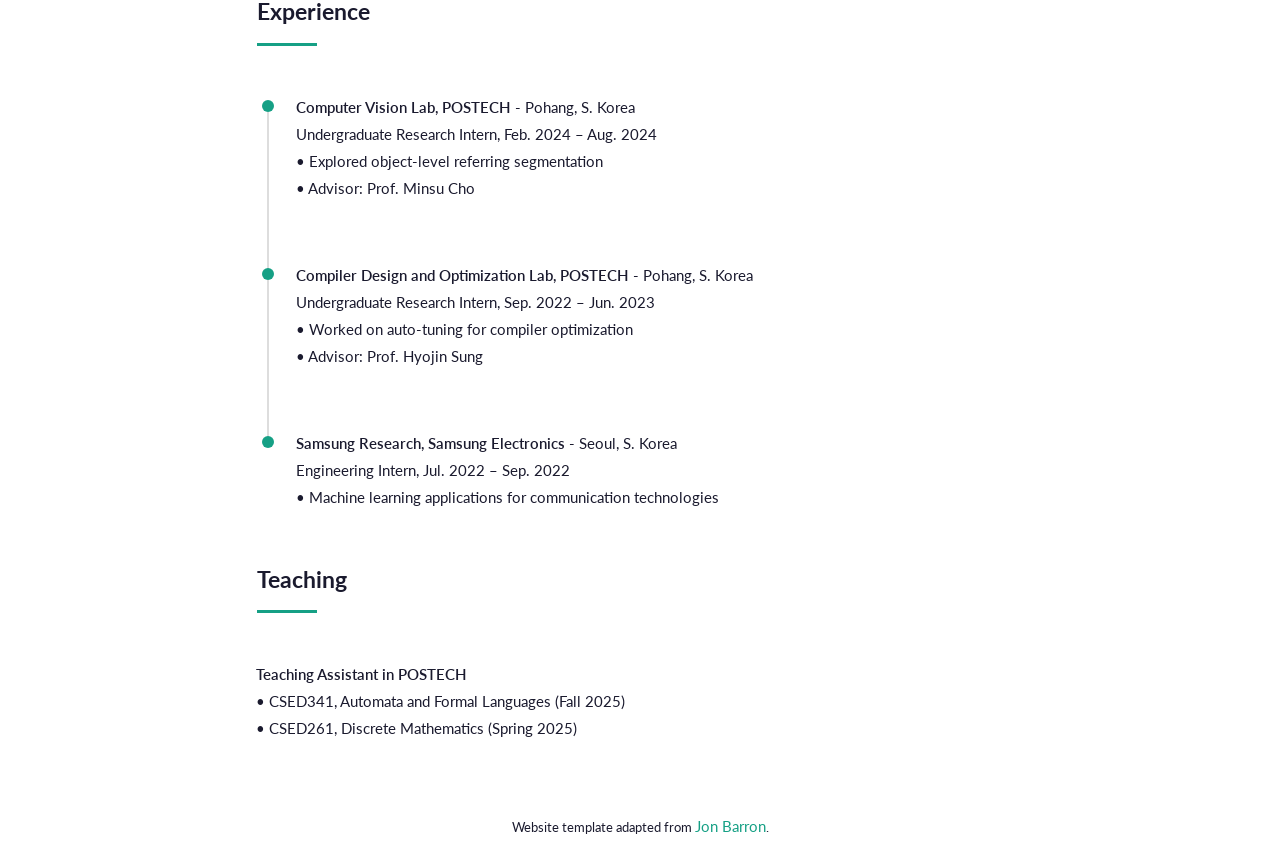
==== commit fdb8d1b2: "fix: simplify work experience wording on homepage Co-Authored-By: Claude Opus 4.8 (1M context) <nore" ====
--- a/index.html
+++ b/index.html
@@ -184,7 +184,7 @@
                   <li class="timeline-item">
                     <p><strong>Samsung Research, Samsung Electronics</strong> - Seoul, S. Korea<br>
                     Engineering Intern, Jul. 2022 – Sep. 2022<br>
-                    • Accelerated machine learning applications for communication technologies</p>
+                    • Machine learning applications for communication technologies</p>
                   </li>
                 </ul>
               </td>
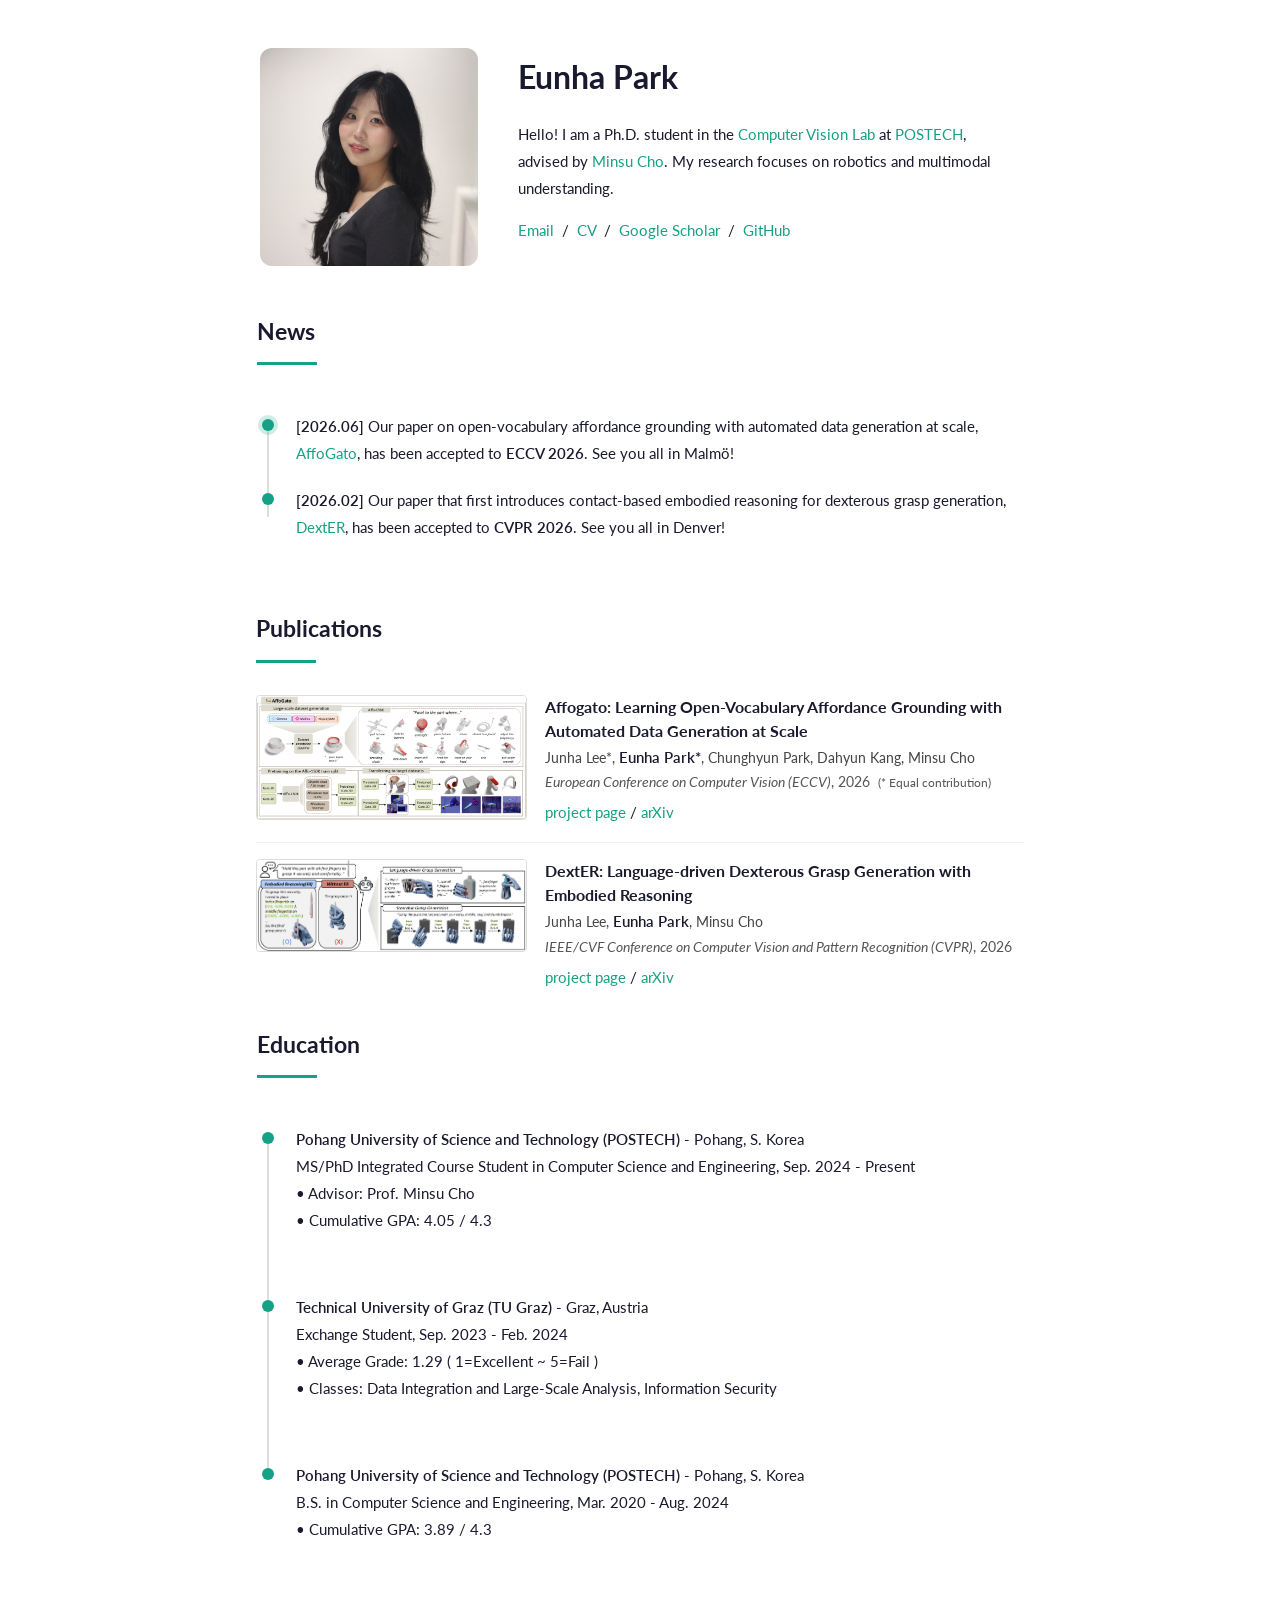
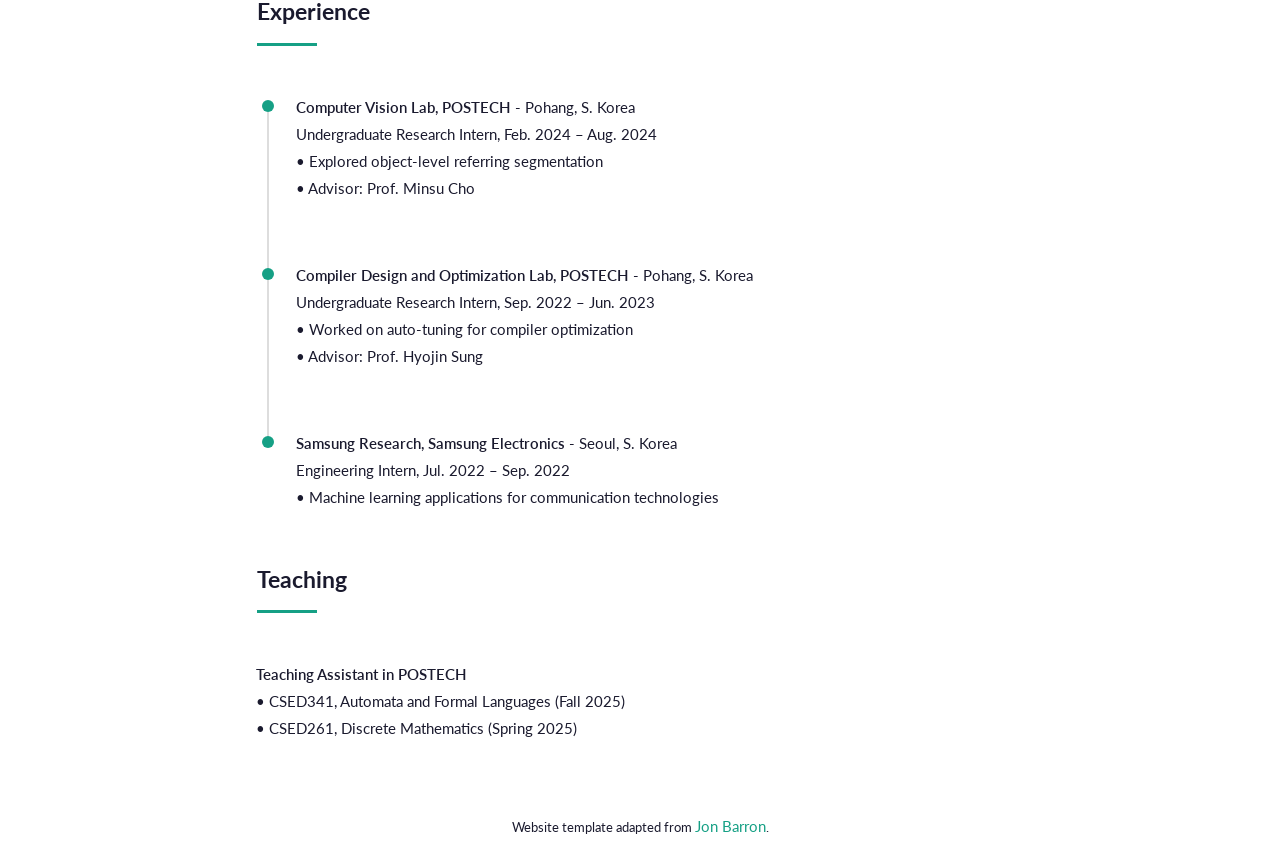
==== commit 6b31fda7: "docs: describe self as Ph.D. student on homepage Co-Authored-By: Claude Opus 4.8 (1M context) <norep" ====
--- a/index.html
+++ b/index.html
@@ -6,13 +6,13 @@
     <title>Eunha Park | POSTECH Computer Vision Lab</title>
 
     <meta name="author" content="Eunha Park">
-    <meta name="description" content="I am a second-year master student at POSTECH Computer Vision Lab, advised by Minsu Cho. My research focuses on robotics and multimodal understanding.">
+    <meta name="description" content="I am a Ph.D. student at POSTECH Computer Vision Lab, advised by Minsu Cho. My research focuses on robotics and multimodal understanding.">
     <meta name="keywords" content="Eunha Park, EunhaPark, POSTECH, Computer Vision, Robotics, Multimodal Understanding, Minsu Cho, CV Lab">
     <meta name="viewport" content="width=device-width, initial-scale=1">
 
     <!-- Open Graph -->
     <meta property="og:title" content="Eunha Park | POSTECH Computer Vision Lab">
-    <meta property="og:description" content="I am a second-year master student at POSTECH Computer Vision Lab. My research focuses on robotics and multimodal understanding.">
+    <meta property="og:description" content="I am a Ph.D. student at POSTECH Computer Vision Lab. My research focuses on robotics and multimodal understanding.">
     <meta property="og:type" content="website">
     <meta property="og:url" content="https://dmsgk724.github.io/">
     <meta property="og:image" content="https://dmsgk724.github.io/images/profile_photo.jpg">
@@ -42,7 +42,7 @@
                   Eunha Park
                 </p>
                 <p>
-		Hello! I am a second-year master student in the <a href="http://cvlab.postech.ac.kr/">Computer Vision Lab</a> at <a href="https://www.postech.ac.kr/eng/">POSTECH</a>, advised by <a href="http://cvlab.postech.ac.kr/~mcho/">Minsu Cho</a>.
+		Hello! I am a Ph.D. student in the <a href="http://cvlab.postech.ac.kr/">Computer Vision Lab</a> at <a href="https://www.postech.ac.kr/eng/">POSTECH</a>, advised by <a href="http://cvlab.postech.ac.kr/~mcho/">Minsu Cho</a>.
 		My research focuses on robotics and multimodal understanding.
                 </p>
                 <p style="text-align:left">
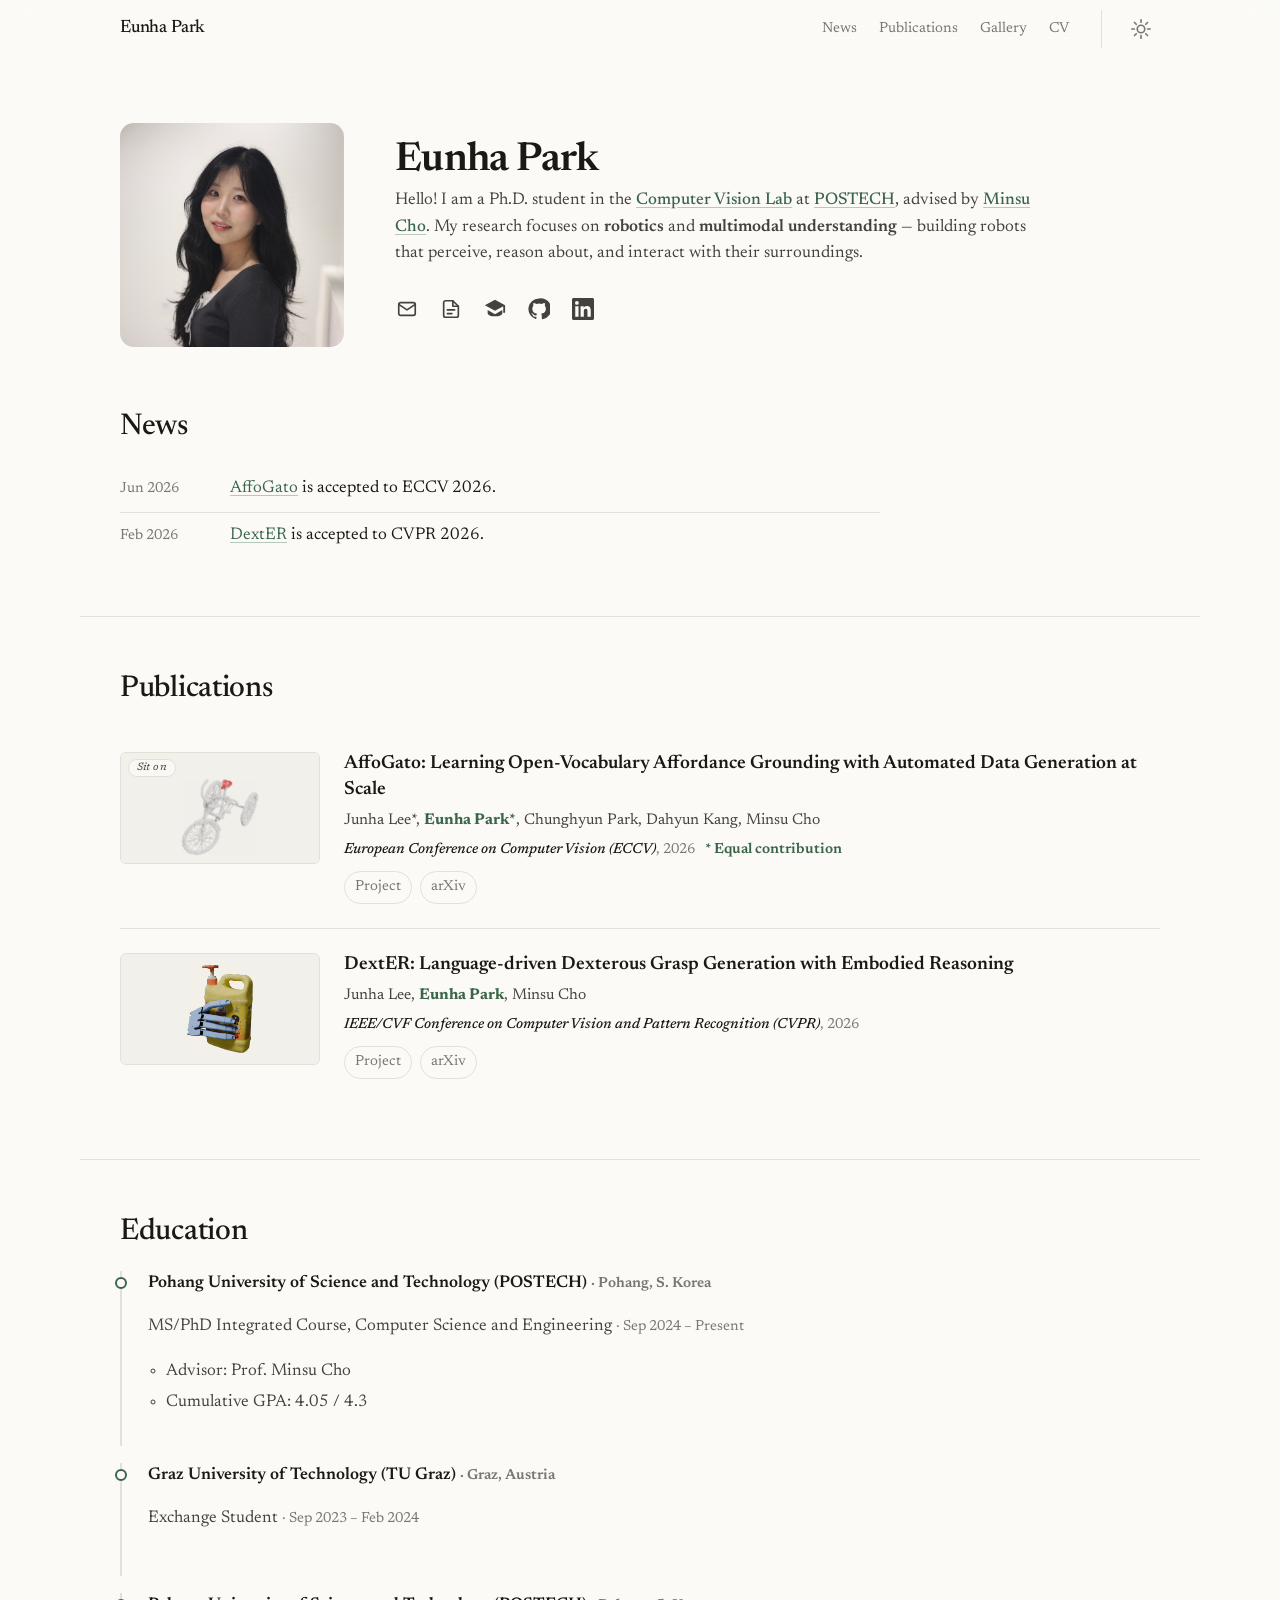
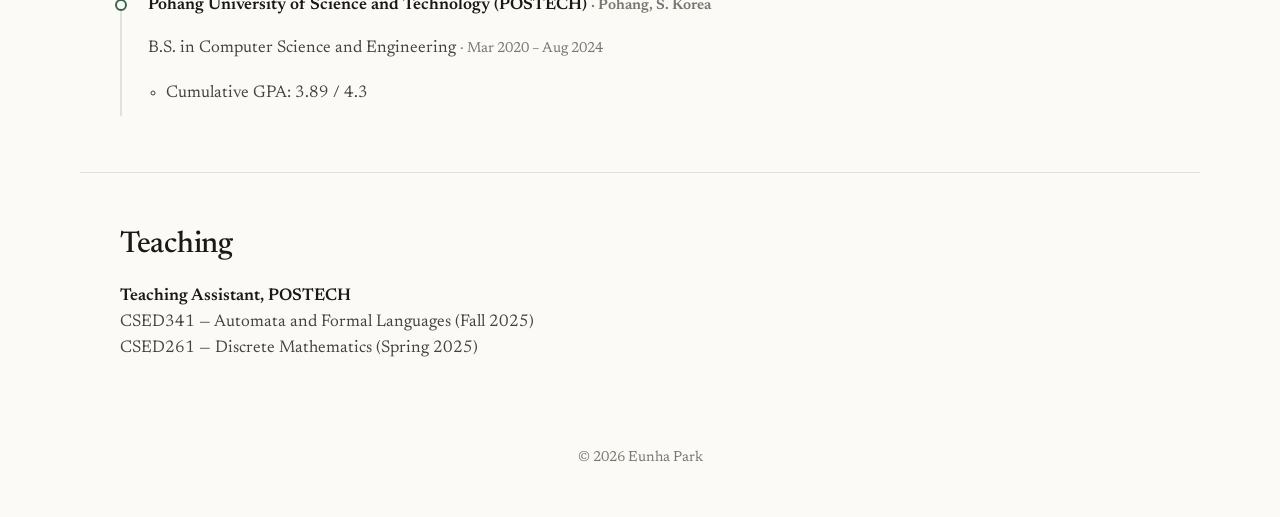
==== commit 5a72446d: "redesign: modern homepage with animated thumbnails and gallery - Rebuild homepage with a clean serif" ====
--- a/index.html
+++ b/index.html
@@ -1,8 +1,7 @@
 <!DOCTYPE HTML>
 <html lang="en">
   <head>
-    <meta http-equiv="Content-Type" content="text/html; charset=UTF-8">
-
+    <meta charset="UTF-8">
     <title>Eunha Park | POSTECH Computer Vision Lab</title>
 
     <meta name="author" content="Eunha Park">
@@ -16,211 +15,273 @@
     <meta property="og:type" content="website">
     <meta property="og:url" content="https://dmsgk724.github.io/">
     <meta property="og:image" content="https://dmsgk724.github.io/images/profile_photo.jpg">
-
-    <!-- Canonical URL -->
     <link rel="canonical" href="https://dmsgk724.github.io/">
 
     <link rel="shortcut icon" href="images/favicon/favicon.ico" type="image/x-icon">
     <link rel="preconnect" href="https://fonts.googleapis.com">
     <link rel="preconnect" href="https://fonts.gstatic.com" crossorigin>
-    <link href="https://fonts.googleapis.com/css2?family=Lato:ital,wght@0,400;0,700;1,400&display=swap" rel="stylesheet">
+    <link href="https://fonts.googleapis.com/css2?family=Newsreader:ital,opsz,wght@0,6..72,400;0,6..72,500;0,6..72,600;0,6..72,700;1,6..72,400;1,6..72,500&display=swap" rel="stylesheet">
     <link rel="stylesheet" type="text/css" href="stylesheet.css">
 
+    <!-- set theme before paint to avoid a flash -->
+    <script>
+      (function () {
+        try {
+          var t = localStorage.getItem("theme");
+          if (t === "light" || t === "dark") document.documentElement.setAttribute("data-theme", t);
+        } catch (e) {}
+      })();
+    </script>
   </head>
 
   <body>
-    <table style="width:100%;max-width:800px;border:0px;border-spacing:0px;border-collapse:separate;margin-right:auto;margin-left:auto;"><tbody>
-      <tr style="padding:0px">
-        <td style="padding:0px">
-          <table class="bio-table" style="width:100%;border:0px;border-spacing:0px;border-collapse:separate;margin-right:auto;margin-left:auto;"><tbody>
-            <tr style="padding:0px">
-              <td style="padding:2.5%;width:30%;max-width:30%;vertical-align:top;padding-top:calc(2.5% + 20px)">
-                <a href="images/profile_photo.jpg"><img style="width:100%;max-width:100%;object-fit: cover; border-radius: 12px;" alt="profile photo" src="images/profile_photo.jpg" class="hoverZoomLink"></a>
-              </td>
-              <td style="padding:2.5%;width:63%;vertical-align:top">
-                <p class="name" style="text-align: left;">
-                  Eunha Park
-                </p>
-                <p>
-		Hello! I am a Ph.D. student in the <a href="http://cvlab.postech.ac.kr/">Computer Vision Lab</a> at <a href="https://www.postech.ac.kr/eng/">POSTECH</a>, advised by <a href="http://cvlab.postech.ac.kr/~mcho/">Minsu Cho</a>.
-		My research focuses on robotics and multimodal understanding.
-                </p>
-                <p style="text-align:left">
-                  <a href="mailto:dmsgk724@postech.ac.kr">Email</a> &nbsp;/&nbsp;
-                  <a href="files/cv_eunhapark.pdf">CV</a> &nbsp;/&nbsp;
-                  <a href="https://scholar.google.com/citations?user=3XWcH2MAAAAJ&hl=ko">Google Scholar</a> &nbsp;/&nbsp;
-                  <a href="https://github.com/dmsgk724">GitHub</a>
-                </p>
-              </td>
-            </tr>
-          </tbody></table>
-          <table style="width:100%; margin:0 auto; border:0; border-spacing:0; padding:16px;"><tbody>
-            <tr>
-              <td>
-                <h2>News</h2>
-              </td>
-            </tr>
-          </tbody></table>
-          <table style="width:100%;border:0px;border-spacing:0px;border-collapse:separate;margin-right:auto;margin-left:auto;"><tbody>
-            <tr>
-              <td style="padding:16px;width:100%;vertical-align:middle">
-                <ul class="timeline news-timeline">
-                  <li class="timeline-item news-latest">
-                    <p><strong>[2026.06]</strong> Our paper on open-vocabulary affordance grounding with automated data generation at scale, <a href="https://junha-l.github.io/affogato/" target="_blank" rel="noopener noreferrer">AffoGato</a>, has been accepted to <strong>ECCV 2026</strong>. See you all in Malmö!</p>
-                  </li>
-                  <li class="timeline-item">
-                    <p><strong>[2026.02]</strong> Our paper that first introduces contact-based embodied reasoning for dexterous grasp generation, <a href="https://junha-l.github.io/dexter/" target="_blank" rel="noopener noreferrer">DextER</a>, has been accepted to <strong>CVPR 2026</strong>. See you all in Denver!</p>
-                  </li>
-                </ul>
-              </td>
-            </tr>
-          </tbody></table>
-
-          <table style="width:100%;border:0px;border-spacing:0px;border-collapse:separate;margin-right:auto;margin-left:auto;"><tbody>
-              <tr>
-              <td style="padding:16px;width:100%;vertical-align:middle">
-                <h2>Publications</h2>
-              </td>
-            </tr>
-          </tbody></table>
-          <div style="padding:0 16px;">
-
-            <div class="pub-row">
-              <div class="pub-img">
-                <a href="images/Affogato.jpg"><img src="images/Affogato.jpg" alt="Affogato"></a>
+    <!-- ============================ NAV ============================ -->
+    <header class="top" id="top">
+      <div class="wrap">
+        <nav class="nav">
+          <a class="brand" href="#top">Eunha Park</a>
+          <div class="nav-links">
+            <a href="#news">News</a>
+            <a href="#publications">Publications</a>
+            <a href="gallery.html">Gallery</a>
+            <a href="files/cv_eunhapark.pdf">CV</a>
+          </div>
+          <div class="theme">
+            <button id="themeToggle" type="button" aria-label="Toggle dark mode" title="Toggle theme">
+              <svg class="sun" viewBox="0 0 24 24" fill="none" stroke="currentColor" stroke-width="2" stroke-linecap="round" stroke-linejoin="round" aria-hidden="true"><circle cx="12" cy="12" r="4.5"/><path d="M12 1v3M12 20v3M4.2 4.2l2.1 2.1M17.7 17.7l2.1 2.1M1 12h3M20 12h3M4.2 19.8l2.1-2.1M17.7 6.3l2.1-2.1"/></svg>
+              <svg class="moon" viewBox="0 0 24 24" fill="none" stroke="currentColor" stroke-width="2" stroke-linecap="round" stroke-linejoin="round" aria-hidden="true"><path d="M21 12.8A9 9 0 1 1 11.2 3a7 7 0 0 0 9.8 9.8z"/></svg>
+            </button>
+          </div>
+        </nav>
+      </div>
+    </header>
+
+    <main>
+      <!-- ============================ ABOUT ============================ -->
+      <section class="about wrap" id="about">
+        <div class="intro">
+          <a href="images/profile_photo.jpg">
+            <img class="portrait" src="images/profile_photo.jpg" alt="Eunha Park">
+          </a>
+          <div class="intro-body">
+            <h1>Eunha Park</h1>
+            <p class="bio">
+              Hello! I am a Ph.D. student in the
+              <a href="http://cvlab.postech.ac.kr/">Computer Vision Lab</a> at
+              <a href="https://www.postech.ac.kr/eng/">POSTECH</a>, advised by
+              <a href="http://cvlab.postech.ac.kr/~mcho/">Minsu Cho</a>.
+              My research focuses on <strong>robotics</strong> and
+              <strong>multimodal understanding</strong> &mdash; building robots that
+              perceive, reason about, and interact with their surroundings.
+            </p>
+            <p class="links">
+              <a href="mailto:dmsgk724@postech.ac.kr" aria-label="Email" title="Email">
+                <svg viewBox="0 0 24 24" fill="none" stroke="currentColor" stroke-width="1.8" stroke-linecap="round" stroke-linejoin="round" aria-hidden="true"><rect x="3" y="5" width="18" height="14" rx="2"/><path d="M3 7l9 6 9-6"/></svg>
+              </a>
+              <a href="files/cv_eunhapark.pdf" aria-label="CV" title="CV">
+                <svg viewBox="0 0 24 24" fill="none" stroke="currentColor" stroke-width="1.8" stroke-linecap="round" stroke-linejoin="round" aria-hidden="true"><path d="M14 3H6a2 2 0 0 0-2 2v14a2 2 0 0 0 2 2h12a2 2 0 0 0 2-2V9z"/><path d="M14 3v6h6M8 13h8M8 17h5"/></svg>
+              </a>
+              <a href="https://scholar.google.com/citations?user=3XWcH2MAAAAJ&hl=ko" target="_blank" rel="noopener noreferrer" aria-label="Google Scholar" title="Google Scholar">
+                <svg viewBox="0 0 24 24" fill="currentColor" aria-hidden="true"><path d="M12 2L1 8l11 6 9-4.9V16h2V8L12 2zM4 13.2v3.3C4 18.4 7.6 20 12 20s8-1.6 8-3.5v-3.3l-8 4.4-8-4.4z"/></svg>
+              </a>
+              <a href="https://github.com/dmsgk724" target="_blank" rel="noopener noreferrer" aria-label="GitHub" title="GitHub">
+                <svg viewBox="0 0 24 24" fill="currentColor" aria-hidden="true"><path d="M12 .5a11.5 11.5 0 0 0-3.64 22.42c.58.1.79-.25.79-.56v-2c-3.2.7-3.88-1.37-3.88-1.37-.53-1.34-1.3-1.7-1.3-1.7-1.06-.72.08-.71.08-.71 1.17.08 1.79 1.2 1.79 1.2 1.04 1.79 2.73 1.27 3.4.97.1-.76.41-1.27.74-1.56-2.55-.29-5.24-1.28-5.24-5.69 0-1.26.45-2.29 1.19-3.1-.12-.29-.52-1.46.11-3.05 0 0 .97-.31 3.18 1.18a11 11 0 0 1 5.8 0c2.2-1.49 3.17-1.18 3.17-1.18.63 1.59.23 2.76.11 3.05.74.81 1.19 1.84 1.19 3.1 0 4.42-2.69 5.39-5.25 5.68.42.37.8 1.09.8 2.2v3.26c0 .31.21.67.8.56A11.5 11.5 0 0 0 12 .5z"/></svg>
+              </a>
+              <a href="https://www.linkedin.com/in/eunha-park-9972a6250/" target="_blank" rel="noopener noreferrer" aria-label="LinkedIn" title="LinkedIn">
+                <svg viewBox="0 0 24 24" fill="currentColor" aria-hidden="true"><path d="M20.45 20.45h-3.56v-5.57c0-1.33-.02-3.04-1.85-3.04-1.85 0-2.14 1.45-2.14 2.94v5.67H9.35V9h3.42v1.56h.05c.48-.9 1.64-1.85 3.37-1.85 3.6 0 4.27 2.37 4.27 5.46v6.28zM5.34 7.43a2.06 2.06 0 1 1 0-4.13 2.06 2.06 0 0 1 0 4.13zM7.12 20.45H3.56V9h3.56v11.45zM22.22 0H1.77C.79 0 0 .77 0 1.73v20.54C0 23.22.79 24 1.77 24h20.45c.98 0 1.78-.78 1.78-1.73V1.73C24 .77 23.2 0 22.22 0z"/></svg>
+              </a>
+            </p>
+          </div>
+        </div>
+      </section>
+
+      <!-- ============================ NEWS ============================ -->
+      <section class="section wrap" id="news">
+        <h2>News</h2>
+        <ul class="news">
+          <li>
+            <time datetime="2026-06">Jun 2026</time>
+            <p><a href="https://junha-l.github.io/affogato/" target="_blank" rel="noopener noreferrer">AffoGato</a> is accepted to ECCV 2026.</p>
+          </li>
+          <li>
+            <time datetime="2026-02">Feb 2026</time>
+            <p><a href="https://junha-l.github.io/dexter/" target="_blank" rel="noopener noreferrer">DextER</a> is accepted to CVPR 2026.</p>
+          </li>
+        </ul>
+      </section>
+
+      <!-- ========================= PUBLICATIONS ========================= -->
+      <section class="section wrap" id="publications">
+        <h2>Publications</h2>
+        <ul class="pubs">
+
+          <li class="pub">
+            <a class="thumb" href="https://junha-l.github.io/affogato/" target="_blank" rel="noopener noreferrer" aria-label="AffoGato project page — rotating affordance examples">
+              <div class="cf-mini" id="affoCf" aria-hidden="true">
+                <div class="cf-mini-track"></div>
+                <span class="cf-mini-label"></span>
               </div>
-              <div class="pub-content">
-                <div class="pub-title">Affogato: Learning Open-Vocabulary Affordance Grounding with Automated Data Generation at Scale</div>
-                <div class="pub-authors">Junha Lee*, <strong>Eunha Park*</strong>, Chunghyun Park, Dahyun Kang, Minsu Cho</div>
-                <div class="pub-venue"><em>European Conference on Computer Vision (ECCV)</em>, 2026 &nbsp;<small>(* Equal contribution)</small></div>
-                <div class="pub-links">
-                  <a href="https://junha-l.github.io/affogato/" target="_blank" rel="noopener noreferrer">project page</a>
-                  /
-                  <a href="https://arxiv.org/abs/2506.12009" target="_blank" rel="noopener noreferrer">arXiv</a>
-                </div>
+            </a>
+            <div class="pub-body">
+              <a class="title" href="https://junha-l.github.io/affogato/" target="_blank" rel="noopener noreferrer">AffoGato: Learning Open-Vocabulary Affordance Grounding with Automated Data Generation at Scale</a>
+              <p class="authors">Junha Lee*, <span class="me">Eunha Park*</span>, Chunghyun Park, Dahyun Kang, Minsu Cho</p>
+              <p class="venue"><span class="v">European Conference on Computer Vision (ECCV)</span>, 2026 <span class="note">&nbsp;* Equal contribution</span></p>
+              <p class="pub-links">
+                <a href="https://junha-l.github.io/affogato/" target="_blank" rel="noopener noreferrer">Project</a>
+                <a href="https://arxiv.org/abs/2506.12009" target="_blank" rel="noopener noreferrer">arXiv</a>
+              </p>
+            </div>
+          </li>
+
+          <li class="pub">
+            <a class="thumb" href="https://junha-l.github.io/dexter/" target="_blank" rel="noopener noreferrer" aria-label="DextER project page — rotating grasp examples">
+              <div class="cf-mini no-label" id="dexterCf" aria-hidden="true">
+                <div class="cf-mini-track"></div>
               </div>
+            </a>
+            <div class="pub-body">
+              <a class="title" href="https://junha-l.github.io/dexter/" target="_blank" rel="noopener noreferrer">DextER: Language-driven Dexterous Grasp Generation with Embodied Reasoning</a>
+              <p class="authors">Junha Lee, <span class="me">Eunha Park</span>, Minsu Cho</p>
+              <p class="venue"><span class="v">IEEE/CVF Conference on Computer Vision and Pattern Recognition (CVPR)</span>, 2026</p>
+              <p class="pub-links">
+                <a href="https://junha-l.github.io/dexter/" target="_blank" rel="noopener noreferrer">Project</a>
+                <a href="https://arxiv.org/pdf/2601.16046" target="_blank" rel="noopener noreferrer">arXiv</a>
+              </p>
             </div>
-
-            <div class="pub-row">
-              <div class="pub-img">
-                <a href="images/dexter.png"><img src="images/dexter.png" alt="DextER"></a>
-              </div>
-              <div class="pub-content">
-                <div class="pub-title">DextER: Language-driven Dexterous Grasp Generation with Embodied Reasoning</div>
-                <div class="pub-authors">Junha Lee, <strong>Eunha Park</strong>, Minsu Cho</div>
-                <div class="pub-venue"><em>IEEE/CVF Conference on Computer Vision and Pattern Recognition (CVPR)</em>, 2026</div>
-                <div class="pub-links">
-                  <a href="https://junha-l.github.io/dexter/" target="_blank" rel="noopener noreferrer">project page</a>
-                  /
-                  <a href="https://arxiv.org/pdf/2601.16046" target="_blank" rel="noopener noreferrer">arXiv</a>
-                </div>
-              </div>
-            </div>
-
-          </div>
-          
-					<table style="width:100%; margin:0 auto; border:0; border-spacing:0; padding:16px;"><tbody>
-            <tr>
-              <td>
-                <h2>Education</h2>
-              </td>
-            </tr>
-          </tbody></table>
-          <table style="width:100%;border:0px;border-spacing:0px;border-collapse:separate;margin-right:auto;margin-left:auto;"><tbody>
-            <tr>
-              <td style="padding:16px;width:100%;vertical-align:middle">
-                <ul class="timeline">
-                  <li class="timeline-item">
-                    <p><strong>Pohang University of Science and Technology (POSTECH)</strong> - Pohang, S. Korea<br>
-                    MS/PhD Integrated Course Student in Computer Science and Engineering, Sep. 2024 - Present<br>
-                    • Advisor: Prof. Minsu Cho<br>
-                    • Cumulative GPA: 4.05 / 4.3</p>
-                  </li>
-
-                  <li class="timeline-item">
-                    <p><strong>Technical University of Graz (TU Graz)</strong> - Graz, Austria<br>
-                    Exchange Student, Sep. 2023 - Feb. 2024<br>
-                    • Average Grade: 1.29 ( 1=Excellent ~ 5=Fail )<br>
-                    • Classes: Data Integration and Large-Scale Analysis, Information Security</p>
-                  </li>
-
-                  <li class="timeline-item">
-                    <p><strong>Pohang University of Science and Technology (POSTECH)</strong> - Pohang, S. Korea<br>
-                    B.S. in Computer Science and Engineering, Mar. 2020 - Aug. 2024<br>
-                    • Cumulative GPA: 3.89 / 4.3</p>
-                  </li>
-                </ul>
-              </td>
-            </tr>
-          </tbody></table>
-
-          <table style="width:100%; margin:0 auto; border:0; border-spacing:0; padding:16px;"><tbody>
-            <tr>
-              <td>
-                <h2>Experience</h2>
-              </td>
-            </tr>
-          </tbody></table>
-          <table style="width:100%;border:0px;border-spacing:0px;border-collapse:separate;margin-right:auto;margin-left:auto;"><tbody>
-            <tr>
-              <td style="padding:16px;width:100%;vertical-align:middle">
-                <ul class="timeline">
-                  <li class="timeline-item">
-                    <p><strong>Computer Vision Lab, POSTECH</strong> - Pohang, S. Korea<br>
-                    Undergraduate Research Intern, Feb. 2024 – Aug. 2024<br>
-                    <!-- • Developed a 3D VLM for functional dexterous grasping via contact-grounded reasoning [Under review]<br>
-                    • Developed a framework leveraging foundation models for 3D/2D affordance grounding [Under review]<br> -->
-                    • Explored object-level referring segmentation<br>
-                    • Advisor: Prof. Minsu Cho</p>
-                  </li>
-
-                  <li class="timeline-item">
-                    <p><strong>Compiler Design and Optimization Lab, POSTECH</strong> - Pohang, S. Korea<br>
-                    Undergraduate Research Intern, Sep. 2022 – Jun. 2023<br>
-                    • Worked on auto-tuning for compiler optimization<br>
-                    • Advisor: Prof. Hyojin Sung</p>
-                  </li>
-
-                  <li class="timeline-item">
-                    <p><strong>Samsung Research, Samsung Electronics</strong> - Seoul, S. Korea<br>
-                    Engineering Intern, Jul. 2022 – Sep. 2022<br>
-                    • Machine learning applications for communication technologies</p>
-                  </li>
-                </ul>
-              </td>
-            </tr>
-          </tbody></table>
-
-          <table style="width:100%; margin:0 auto; border:0; border-spacing:0; padding:16px;"><tbody>
-            <tr>
-              <td>
-                <h2>Teaching</h2>
-              </td>
-            </tr>
-          </tbody></table>
-          <table style="width:100%;border:0px;border-spacing:0px;border-collapse:separate;margin-right:auto;margin-left:auto;"><tbody>
-            <tr>
-              <td style="padding:16px;width:100%;vertical-align:middle">
-                <p><strong>Teaching Assistant in POSTECH</strong><br>
-                • CSED341, Automata and Formal Languages (Fall 2025)<br>
-                • CSED261, Discrete Mathematics (Spring 2025)</p>
-              </td>
-            </tr>
-          </tbody></table>
-
-          <table style="width:100%;border:0px;border-spacing:0px;border-collapse:separate;margin-right:auto;margin-left:auto;"><tbody>
-
-            <tr>
-              <td style="padding:0px">
-                <br>
-                <p style="text-align:center;font-size:small;">
-                  Website template adapted from <a href="https://jonbarron.info/">Jon Barron</a>.
-                </p>
-              </td>
-            </tr>
-          </tbody></table>
-        </td>
-      </tr>
-    </table>
+          </li>
+
+        </ul>
+      </section>
+
+      <!-- ========================= EDUCATION ========================= -->
+      <section class="section wrap" id="education">
+        <h2>Education</h2>
+        <ul class="timeline">
+          <li>
+            <p class="place">Pohang University of Science and Technology (POSTECH) <span class="when">&middot; Pohang, S. Korea</span></p>
+            <p class="role">MS/PhD Integrated Course, Computer Science and Engineering <span class="when">&middot; Sep 2024 &ndash; Present</span></p>
+            <ul>
+              <li>Advisor: Prof. Minsu Cho</li>
+              <li>Cumulative GPA: 4.05 / 4.3</li>
+            </ul>
+          </li>
+          <li>
+            <p class="place">Graz University of Technology (TU Graz) <span class="when">&middot; Graz, Austria</span></p>
+            <p class="role">Exchange Student <span class="when">&middot; Sep 2023 &ndash; Feb 2024</span></p>
+          </li>
+          <li>
+            <p class="place">Pohang University of Science and Technology (POSTECH) <span class="when">&middot; Pohang, S. Korea</span></p>
+            <p class="role">B.S. in Computer Science and Engineering <span class="when">&middot; Mar 2020 &ndash; Aug 2024</span></p>
+            <ul>
+              <li>Cumulative GPA: 3.89 / 4.3</li>
+            </ul>
+          </li>
+        </ul>
+      </section>
+
+      <!-- ========================= TEACHING ========================= -->
+      <section class="section wrap" id="teaching">
+        <h2>Teaching</h2>
+        <div class="teaching">
+          <p><strong>Teaching Assistant, POSTECH</strong></p>
+          <p>CSED341 &mdash; Automata and Formal Languages (Fall 2025)<br>
+             CSED261 &mdash; Discrete Mathematics (Spring 2025)</p>
+        </div>
+      </section>
+
+      <!-- ========================= FOOTER ========================= -->
+      <footer class="foot wrap">
+        <p>&copy; <span id="year">2026</span> Eunha Park</p>
+      </footer>
+    </main>
+
+    <script>
+      // year
+      document.getElementById("year").textContent = new Date().getFullYear();
+
+      // theme toggle
+      (function () {
+        var root = document.documentElement;
+        var btn = document.getElementById("themeToggle");
+        function current() {
+          var set = root.getAttribute("data-theme");
+          if (set) return set;
+          return window.matchMedia("(prefers-color-scheme: dark)").matches ? "dark" : "light";
+        }
+        btn.addEventListener("click", function () {
+          var next = current() === "dark" ? "light" : "dark";
+          root.setAttribute("data-theme", next);
+          try { localStorage.setItem("theme", next); } catch (e) {}
+        });
+      })();
+
+      // nav border on scroll
+      (function () {
+        var top = document.getElementById("top");
+        function onScroll() { top.classList.toggle("scrolled", window.scrollY > 8); }
+        window.addEventListener("scroll", onScroll, { passive: true });
+        onScroll();
+      })();
+
+      // animated rotating thumbnails — one example at a time, cross-faded
+      function makeShowcase(rootId, base, items, intervalMs) {
+        var root = document.getElementById(rootId);
+        if (!root) return;
+        var track = root.querySelector(".cf-mini-track");
+        var label = root.querySelector(".cf-mini-label");
+        var n = items.length, active = 0, cards = [], timer = null;
+        var prefersReduced = window.matchMedia("(prefers-reduced-motion: reduce)").matches;
+
+        items.forEach(function (item, i) {
+          var card = document.createElement("div");
+          card.className = "cf-card";
+          var img = new Image();
+          img.loading = i === 0 ? "eager" : "lazy"; img.decoding = "async"; img.draggable = false;
+          img.alt = item.alt || "";
+          img.src = base + item.f + ".png";
+          card.appendChild(img);
+          track.appendChild(card);
+          cards.push(card);
+        });
+
+        function show(i) {
+          active = ((i % n) + n) % n;
+          for (var k = 0; k < n; k++) cards[k].classList.toggle("is-active", k === active);
+          if (label) label.textContent = items[active].q || "";
+        }
+        show(0);
+        if (!prefersReduced) {
+          function start() { timer = setInterval(function () { show(active + 1); }, intervalMs || 2600); }
+          function stop() { if (timer) { clearInterval(timer); timer = null; } }
+          start();
+          // pause when the tab is hidden to save work
+          document.addEventListener("visibilitychange", function () {
+            if (document.hidden) stop(); else if (!timer) start();
+          });
+        }
+      }
+
+      // AffoGato — affordance examples (with query label)
+      makeShowcase("affoCf", "images/projects/affogato_qual/", [
+        { f: "siton",           q: "Sit on",               alt: "Affordance example: Sit on" },
+        { f: "emitlight",       q: "Emit light",           alt: "Affordance example: Emit light" },
+        { f: "wearonyourhead",  q: "Wear on your head",    alt: "Affordance example: Wear on your head" },
+        { f: "grip",            q: "Grip",                 alt: "Affordance example: Grip" },
+        { f: "slidedown",       q: "Slide down",           alt: "Affordance example: Slide down" },
+        { f: "insertdrillbit",  q: "Insert drill bit",     alt: "Affordance example: Insert drill bit" },
+        { f: "readthesign",     q: "Read the sign",        alt: "Affordance example: Read the sign" },
+        { f: "attachtoafuacet", q: "Attach to a faucet",   alt: "Affordance example: Attach to a faucet" }
+      ], 2600);
+
+      // DextER — dexterous grasp examples (no label)
+      makeShowcase("dexterCf", "images/projects/dexter_qual/", [
+        { f: "dex1", alt: "DextER grasp example: detergent bottle" },
+        { f: "dex2", alt: "DextER grasp example: mug" },
+        { f: "dex3", alt: "DextER grasp example: wine bottle" },
+        { f: "dex5", alt: "DextER grasp example: spray bottle" },
+        { f: "dex6", alt: "DextER grasp example: pen" },
+        { f: "dex7", alt: "DextER grasp example: knife" }
+      ], 2200);
+    </script>
   </body>
 </html>
--- a/stylesheet.css
+++ b/stylesheet.css
@@ -1,259 +1,331 @@
+/* =========================================================================
+   Eunha Park — personal homepage
+   Design adapted (clean serif, warm paper, blue accent, light/dark)
+   ========================================================================= */
+
+:root {
+  --bg:      #fbfaf7;
+  --bg-2:    #f2f0ea;
+  --ink:     #1a1916;
+  --ink-2:   #44423c;
+  --muted:   #7a776f;
+  --line:    #e3e0d8;
+  --accent:  #3b654a;
+  --accent-dark: #294a35;
+  --warm:    #c8471f;
+  --serif: "Newsreader", "Charter", "Iowan Old Style", Georgia, serif;
+  --wrap: 1120px;
+  --measure: 64ch;
+  color-scheme: light;
+}
+
+:root[data-theme="dark"] {
+  --bg:     #131312;
+  --bg-2:   #1c1c1a;
+  --ink:    #ebe8e1;
+  --ink-2:  #cdc9c0;
+  --muted:  #8f8b83;
+  --line:   #2a2926;
+  --accent: #8cb89b;
+  --accent-dark: #abd0b7;
+  --warm:   #f2825f;
+  color-scheme: dark;
+}
+
+/* react to the OS preference only when the visitor has not chosen a theme */
+@media (prefers-color-scheme: dark) {
+  :root:not([data-theme="light"]) {
+    --bg:     #131312;
+    --bg-2:   #1c1c1a;
+    --ink:    #ebe8e1;
+    --ink-2:  #cdc9c0;
+    --muted:  #8f8b83;
+    --line:   #2a2926;
+    --accent: #8cb89b;
+    --accent-dark: #abd0b7;
+    --warm:   #f2825f;
+    color-scheme: dark;
+  }
+}
+
+*, *::before, *::after { box-sizing: border-box; }
+[hidden] { display: none !important; }
+
+html {
+  -webkit-text-size-adjust: 100%;
+  scroll-behavior: smooth;
+  scroll-padding-top: 76px;
+}
+html, body { overflow-x: clip; }
+
+body {
+  margin: 0;
+  background: var(--bg);
+  color: var(--ink);
+  font-family: var(--serif);
+  font-size: 17px;
+  line-height: 1.55;
+  font-optical-sizing: auto;
+  font-feature-settings: "kern", "liga";
+  -webkit-font-smoothing: antialiased;
+  text-rendering: optimizeLegibility;
+  transition: background-color .3s, color .3s;
+}
+
+@media (prefers-reduced-motion: reduce) {
+  html { scroll-behavior: auto; }
+  *, *::before, *::after { transition: none !important; animation: none !important; }
+}
+
 a {
-  color: #16a085;
-  text-decoration: none;
-}
-
-a:focus,
-a:hover {
-  color: #16a085;
-  text-decoration: none;
-}
-
-body {
-  background-color: #FFFFFF;
-}
-
-body,
-td,
-th,
-tr,
-p {
-  font-family: 'Lato', sans-serif;
-  font-size: 15px;
-  color: #1a1a2e;
-  line-height: 1.8;
-}
-
-a {
-  font-family: 'Lato', sans-serif;
-  font-size: 15px;
-}
-
-strong {
-  font-family: 'Lato', sans-serif;
-  font-size: 15px;
-  color: #1a1a2e;
-  font-weight: 600;
-}
-
-h2 {
-  margin: 0;
-  font-weight: 700;
-  font-family: 'Lato', sans-serif;
-  font-size: 23px;
-  color: #1a1a2e;
-  line-height: 1.8;
-}
-
-h2::after {
-  content: '';
-  display: block;
-  width: 60px;
-  height: 3px;
-  background-color: #16a085;
-  margin-top: 10px;
-}
-
-.papertitle {
-  font-family: 'Lato', sans-serif;
-  font-size: 16px;
-  font-weight: 700;
-  color: #1a1a2e;
-}
-
-.name {
-  padding-top: 20px;
-  margin: 0;
-  font-family: 'Lato', sans-serif;
-  font-size: 32px;
-  font-weight: 700;
-  color: #1a1a2e;
-  line-height: 1.8;
-}
-
-.one {
-  width: 160px;
-  height: 160px;
-  position: relative;
-}
-
-.two {
-  width: 160px;
-  height: 160px;
-  position: absolute;
-  transition: opacity .2s ease-in-out;
-  -moz-transition: opacity .2s ease-in-out;
-  -webkit-transition: opacity .2s ease-in-out;
-}
-
-.fade {
-  transition: opacity .2s ease-in-out;
-  -moz-transition: opacity .2s ease-in-out;
-  -webkit-transition: opacity .2s ease-in-out;
-}
-
-span.highlight {
-  background-color: #ff6b6b;
-}
-
-.colored-box {
-    color: #1a1a2e;
-    padding: 20px;
-    display: inline-block;
-    border-radius: 10px;
-}
-
-.timeline {
-  position: relative;
-  padding-left: 40px;
-  list-style: none;
-}
-
-.timeline-item {
-  position: relative;
-  padding-bottom: 30px;
-}
-
-.timeline-item:last-child {
-  padding-bottom: 0;
-}
-
-.timeline-item::before {
-  content: '';
-  position: absolute;
-  left: -34px;
-  top: 6px;
-  width: 12px;
-  height: 12px;
-  border-radius: 50%;
-  background-color: #16a085;
-  z-index: 2;
-}
-
-.timeline-item::after {
-  content: '';
-  position: absolute;
-  left: -29px;
-  top: 18px;
-  width: 2px;
-  height: calc(100% + 12px);
-  background-color: #ddd;
-  z-index: 1;
-}
-
-.timeline-item:last-child::after {
-  display: none;
-}
-
-.news-timeline .timeline-item {
-  padding-bottom: 20px;
-}
-
-.news-timeline .timeline-item p {
-  margin: 0;
-}
-
-.news-latest::before {
-  background-color: #16a085 !important;
-  box-shadow: 0 0 0 4px rgba(22, 160, 133, 0.2);
-  animation: pulse 2s ease-in-out infinite;
-}
-
-@keyframes pulse {
-  0%, 100% { box-shadow: 0 0 0 4px rgba(22, 160, 133, 0.2); }
-  50% { box-shadow: 0 0 0 8px rgba(22, 160, 133, 0); }
-}
-
-/* ── Publications ── */
-.pub-row {
-  display: flex;
-  gap: 20px;
-  padding: 16px 0;
-  border-bottom: 1px solid #f0f0f0;
-  align-items: flex-start;
-}
-
-.pub-row:last-child {
-  border-bottom: none;
-}
-
-.pub-img {
-  width: 35%;
-  flex-shrink: 0;
-  display: flex;
-  align-items: flex-start;
-}
-
-.pub-img img {
-  width: 100%;
-  height: auto;
-  display: block;
-  border-radius: 4px;
-  border: 1px solid #ddd;
-}
-
-.pub-content {
-  flex: 1;
-  display: flex;
-  flex-direction: column;
-  gap: 3px;
-}
-
-.pub-title {
-  font-family: 'Lato', sans-serif;
-  font-size: 16px;
-  font-weight: 700;
-  color: #1a1a2e;
-  line-height: 1.5;
-}
-
-.pub-authors {
-  font-size: 14px;
-  color: #444;
-  line-height: 1.5;
-}
-
-.pub-venue {
-  font-size: 14px;
-  color: #555;
-  line-height: 1.5;
-}
-
-.pub-links {
-  margin-top: 4px;
-}
-
-@media (max-width: 600px) {
-  .pub-row {
-    flex-direction: column;
-  }
-
-  .pub-img {
-    width: 100%;
-  }
-
-
-  .bio-table,
-  .bio-table tbody,
-  .bio-table tr {
-    display: block;
-    width: 100%;
-  }
-
-  .bio-table td {
-    display: block;
-    width: 100% !important;
-    max-width: 100% !important;
-    padding: 2.5%;
-  }
-
-  .bio-table td:first-child {
-    text-align: center;
-    padding-bottom: 0;
-  }
-
-  .bio-table td:first-child img {
-    max-width: 160px;
-    margin: 0 auto;
-  }
-}+  color: var(--accent);
+  text-decoration: underline;
+  text-decoration-color: color-mix(in srgb, var(--accent) 35%, transparent);
+  text-decoration-thickness: 1px;
+  text-underline-offset: 0.16em;
+  transition: text-decoration-color .15s, color .15s;
+}
+a:hover { text-decoration-color: var(--accent-dark); color: var(--accent-dark); }
+:focus-visible { outline: 2px solid var(--accent); outline-offset: 3px; border-radius: 2px; }
+
+b, strong { font-weight: 600; }
+button { font: inherit; color: inherit; background: none; border: 0; padding: 0; cursor: pointer; }
+img, video { max-width: 100%; display: block; }
+
+.wrap { max-width: var(--wrap); margin: 0 auto; padding: 0 clamp(20px, 4vw, 40px); }
+.measure { max-width: var(--measure); text-wrap: pretty; }
+
+/* small / label text */
+.small, time, .venue, .nav-links, .pub-links, .links a, .count, .hint {
+  font-size: 14.5px;
+  font-variant-numeric: tabular-nums;
+}
+
+/* ---------- top bar ---------- */
+.top {
+  position: sticky; top: 0; z-index: 20;
+  background: color-mix(in srgb, var(--bg) 82%, transparent);
+  backdrop-filter: blur(12px); -webkit-backdrop-filter: blur(12px);
+  border-bottom: 1px solid transparent;
+  transition: border-color .2s, background-color .3s;
+}
+.top.scrolled { border-bottom-color: var(--line); }
+.nav { display: flex; align-items: center; gap: 28px; height: 58px; }
+.brand { font-weight: 500; font-size: 18px; text-decoration: none; letter-spacing: -0.01em; color: var(--ink); }
+.brand:hover { color: var(--accent); }
+.nav-links { display: flex; gap: 22px; margin-left: auto; }
+.nav-links a { text-decoration: none; color: var(--muted); transition: color .2s; }
+.nav-links a:hover { color: var(--ink); }
+.nav-links a[aria-current="page"] { color: var(--ink); }
+.back-link { color: var(--muted); text-decoration: none; }
+.back-link:hover { color: var(--accent); }
+.theme { display: flex; padding-left: 20px; margin-left: 4px; border-left: 1px solid var(--line); }
+.theme button {
+  display: inline-flex; align-items: center; justify-content: center;
+  width: 38px; height: 38px; border-radius: 9px; color: var(--muted);
+  transition: color .2s, background-color .2s;
+}
+.theme button:hover { color: var(--accent); background: var(--bg-2); }
+.theme svg { width: 20px; height: 20px; }
+.theme .moon { display: none; }
+:root[data-theme="dark"] .theme .sun { display: none; }
+:root[data-theme="dark"] .theme .moon { display: block; }
+@media (prefers-color-scheme: dark) {
+  :root:not([data-theme="light"]) .theme .sun { display: none; }
+  :root:not([data-theme="light"]) .theme .moon { display: block; }
+}
+
+main { background: var(--bg); }
+
+/* ---------- about / intro ---------- */
+.about { padding-top: 64px; padding-bottom: 8px; }
+.intro {
+  display: grid;
+  grid-template-columns: auto minmax(0, 1fr);
+  gap: clamp(28px, 4vw, 56px);
+  align-items: center;
+}
+.portrait {
+  width: clamp(168px, 18vw, 224px);
+  aspect-ratio: 1; border-radius: 14px; object-fit: cover; margin: 0;
+}
+.intro-body { min-width: 0; }
+.intro-body h1 {
+  margin: 0 0 6px; font-size: clamp(30px, 3.4vw, 40px);
+  font-weight: 600; letter-spacing: -0.02em; line-height: 1.05;
+}
+.lede {
+  font-size: clamp(18px, 1.7vw, 21px); line-height: 1.3;
+  margin: 0 0 18px; font-weight: 500; color: var(--ink-2);
+  max-width: 40ch; text-wrap: balance;
+}
+.bio { color: var(--ink-2); max-width: var(--measure); margin: 0 0 20px; }
+.bio a { font-weight: 500; }
+
+.links { display: flex; flex-wrap: wrap; align-items: center; gap: 4px 2px; margin: 0 0 0 -9px; }
+.links a {
+  display: inline-flex; align-items: center; justify-content: center;
+  color: var(--ink-2); text-decoration: none;
+  width: 42px; height: 42px; border-radius: 10px;
+  transition: color .15s, background-color .15s;
+}
+.links a:hover { color: var(--accent); background: var(--bg-2); }
+.links svg { width: 22px; height: 22px; flex-shrink: 0; }
+
+/* ---------- sections ---------- */
+.section { padding-top: 56px; padding-bottom: 8px; scroll-margin-top: 76px; }
+.section + .section { border-top: 1px solid var(--line); margin-top: 48px; }
+h2 { font-size: clamp(25px, 2.6vw, 30px); font-weight: 500; letter-spacing: -0.01em; line-height: 1.1; margin: 0 0 22px; }
+.section-head { display: flex; align-items: baseline; justify-content: space-between; gap: 16px; }
+.section-head .hint { color: var(--muted); }
+
+/* ---------- news ---------- */
+.news { list-style: none; margin: 0; padding: 0; max-width: 76ch; }
+.news li {
+  display: grid; grid-template-columns: 92px 1fr; gap: 18px;
+  padding: 10px 0; border-top: 1px solid var(--line); align-items: baseline;
+}
+.news li:first-child { border-top: 0; }
+.news time { color: var(--muted); }
+.news p { margin: 0; }
+.news .tag {
+  color: var(--warm); font-weight: 600; font-size: 0.82em;
+  text-transform: uppercase; letter-spacing: .06em;
+}
+
+/* ---------- publications ---------- */
+.pubs { list-style: none; margin: 0; padding: 0; }
+.pub {
+  display: grid; grid-template-columns: 200px minmax(0, 1fr); gap: 24px;
+  padding: 24px 0; border-top: 1px solid var(--line);
+}
+.pub:first-child { border-top: 0; }
+.thumb {
+  display: block; aspect-ratio: 16 / 9; border-radius: 6px; overflow: hidden;
+  background: var(--bg-2); align-self: start; border: 1px solid var(--line);
+}
+.thumb > img, .thumb > video { width: 100%; height: 100%; object-fit: cover; transition: transform .4s ease; }
+.thumb:hover > img { transform: scale(1.04); }
+
+/* animated AffoGato thumbnail — one affordance example at a time, cross-faded */
+.cf-mini {
+  position: relative; width: 100%; height: 100%; overflow: hidden;
+  background: var(--bg-2);
+  isolation: isolate; /* confine the label's z-index inside the thumbnail so it can never paint over the sticky nav */
+}
+.cf-mini-track { position: absolute; inset: 0; }
+/* image area starts BELOW a reserved top band so the label never overlaps the object */
+.cf-mini .cf-card {
+  position: absolute; inset: 26px 9px 7px;
+  display: flex; align-items: center; justify-content: center;
+  opacity: 0; transition: opacity .7s ease; will-change: opacity;
+}
+.cf-mini .cf-card.is-active { opacity: 1; }
+/* no label (e.g. DextER): symmetric padding so the object uses the full height */
+.cf-mini.no-label .cf-card { inset: 11px 14px; }
+.cf-mini .cf-card img { max-width: 100%; max-height: 100%; width: auto; height: auto; object-fit: contain; }
+.cf-mini-label {
+  position: absolute; left: 7px; top: 6px; z-index: 40;
+  font-size: 10.5px; line-height: 1.15; font-style: italic; letter-spacing: .01em;
+  color: var(--ink-2); background: color-mix(in srgb, var(--bg) 78%, transparent);
+  border: 1px solid var(--line); border-radius: 999px; padding: 2px 8px;
+  backdrop-filter: blur(4px); -webkit-backdrop-filter: blur(4px);
+  max-width: calc(100% - 16px); white-space: nowrap; overflow: hidden; text-overflow: ellipsis;
+  transition: color .3s, background-color .3s;
+}
+@media (prefers-reduced-motion: reduce) {
+  .cf-mini .cf-card { transition: none; }
+}
+.pub-body { min-width: 0; }
+.pub .title { font-size: 19px; font-weight: 600; line-height: 1.3; text-decoration: none; color: var(--ink); }
+.pub .title:hover { color: var(--accent); }
+.authors { color: var(--ink-2); font-size: 15.5px; margin: 6px 0; line-height: 1.45; }
+.authors .me { font-weight: 700; color: var(--accent); }
+.venue { color: var(--muted); margin: 0 0 10px; }
+.venue .v { color: var(--ink); font-weight: 500; font-style: italic; }
+.venue .note { color: var(--accent); font-weight: 600; margin-left: 4px; }
+.pub-links { display: flex; flex-wrap: wrap; gap: 4px 8px; margin: 0; }
+.pub-links a {
+  color: var(--muted); text-decoration: none;
+  padding: 4px 10px; border: 1px solid var(--line); border-radius: 999px;
+  transition: color .15s, border-color .15s, background-color .15s;
+}
+.pub-links a:hover { color: var(--accent); border-color: color-mix(in srgb, var(--accent) 50%, var(--line)); background: color-mix(in srgb, var(--accent) 6%, transparent); }
+
+/* ---------- timeline (education / experience) ---------- */
+.timeline { list-style: none; margin: 0; padding: 0; }
+.timeline li {
+  position: relative; padding: 0 0 26px 26px; border-left: 2px solid var(--line);
+}
+.timeline li:last-child { padding-bottom: 4px; }
+.timeline li::before {
+  content: ""; position: absolute; left: -7px; top: 6px;
+  width: 12px; height: 12px; border-radius: 50%;
+  background: var(--bg); border: 2px solid var(--accent);
+}
+.timeline .place { font-weight: 600; }
+.timeline .role { color: var(--ink-2); }
+.timeline .when { color: var(--muted); font-size: 14.5px; font-variant-numeric: tabular-nums; }
+.timeline ul { margin: 6px 0 0; padding-left: 18px; color: var(--ink-2); }
+.timeline ul li { border: 0; padding: 2px 0; }
+.timeline ul li::before { display: none; }
+
+.teaching p { color: var(--ink-2); margin: 0; }
+.teaching strong { color: var(--ink); }
+
+/* ---------- gallery ---------- */
+.gallery {
+  columns: 3 240px; column-gap: 16px; margin-top: 4px;
+}
+.gallery figure {
+  margin: 0 0 16px; break-inside: avoid;
+  border-radius: 10px; overflow: hidden; position: relative;
+  border: 1px solid var(--line); background: var(--bg-2);
+  cursor: zoom-in;
+}
+.gallery img { width: 100%; height: auto; display: block; transition: transform .45s ease, filter .3s; }
+.gallery figure:hover img { transform: scale(1.05); }
+.gallery figcaption {
+  position: absolute; left: 0; right: 0; bottom: 0;
+  padding: 26px 14px 12px; color: #fff; font-size: 14.5px; font-style: italic;
+  background: linear-gradient(transparent, rgba(0,0,0,.55));
+  opacity: 0; transform: translateY(8px); transition: opacity .3s, transform .3s;
+}
+.gallery figure:hover figcaption { opacity: 1; transform: none; }
+
+/* lightbox */
+.lightbox {
+  position: fixed; inset: 0; z-index: 60; display: none;
+  place-items: center; padding: 24px;
+  background: rgba(10,10,10,.88); backdrop-filter: blur(4px);
+}
+.lightbox.open { display: grid; }
+.lightbox img { max-width: 92vw; max-height: 86vh; border-radius: 8px; box-shadow: 0 20px 60px rgba(0,0,0,.5); }
+.lightbox .lb-cap { position: absolute; bottom: 22px; left: 0; right: 0; text-align: center; color: #eee; font-style: italic; font-size: 15px; }
+.lightbox .lb-close {
+  position: absolute; top: 18px; right: 22px; color: #fff; opacity: .8;
+  width: 42px; height: 42px; border-radius: 50%; display: grid; place-items: center;
+  font-size: 26px; line-height: 1; background: rgba(255,255,255,.08);
+}
+.lightbox .lb-close:hover { opacity: 1; background: rgba(255,255,255,.18); }
+
+/* ---------- footer ---------- */
+.foot { padding: 72px 0 44px; color: var(--muted); text-align: center; }
+.foot p { margin: 4px 0; font-size: 14.5px; }
+.foot a { color: var(--muted); text-decoration: none; }
+.foot a:hover { color: var(--accent); }
+
+/* ---------- responsive ---------- */
+@media (max-width: 720px) {
+  body { font-size: 16px; }
+  .nav { gap: 14px; }
+  .nav-links { display: none; }
+  .theme { border-left: 0; padding-left: 0; margin-left: auto; }
+  .about { padding-top: 44px; }
+  .intro { grid-template-columns: 1fr; gap: 22px; text-align: left; }
+  .portrait { width: 144px; }
+  .pub { grid-template-columns: minmax(0, 1fr); gap: 14px; }
+  .thumb { max-width: 360px; }
+  .news li { grid-template-columns: 72px 1fr; gap: 12px; }
+  .gallery { columns: 2 150px; }
+}
